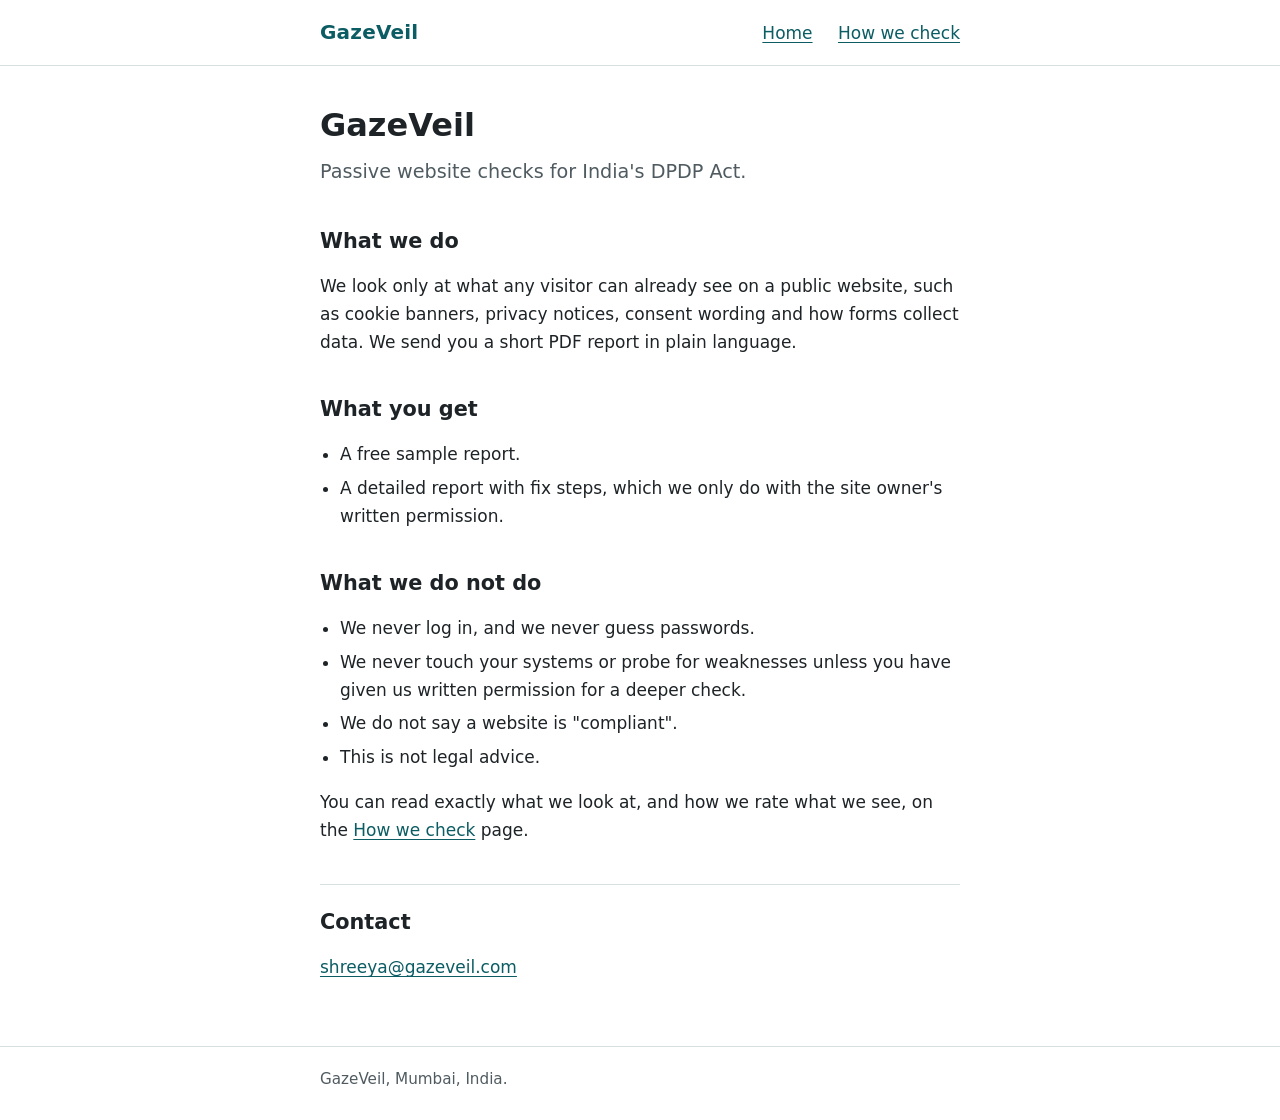
==== index.html @ f998fde3 "GazeVeil website Co-Authored-By: Claude Sonnet 5.5 <noreply@anthropic.com>" ====
<!doctype html>
<html lang="en">
<head>
<meta charset="utf-8">
<meta name="viewport" content="width=device-width, initial-scale=1">
<title>GazeVeil: passive website checks for India's DPDP Act</title>
<meta name="description" content="GazeVeil looks only at what any visitor can already see on a public website, such as cookie banners, privacy notices and consent wording, and sends a short plain-language PDF report.">
<link rel="stylesheet" href="style.css">
</head>
<body>
<header>
  <div class="wrap">
    <a class="brand" href="./">GazeVeil</a>
    <nav aria-label="Main">
      <a href="./">Home</a>
      <a href="method/">How we check</a>
    </nav>
  </div>
</header>
<main class="wrap">
  <h1>GazeVeil</h1>
  <p class="tagline">Passive website checks for India's DPDP Act.</p>

  <h2>What we do</h2>
  <p>We look only at what any visitor can already see on a public website, such as cookie banners, privacy notices, consent wording and how forms collect data. We send you a short PDF report in plain language.</p>

  <h2>What you get</h2>
  <ul>
    <li>A free sample report.</li>
    <li>A detailed report with fix steps, which we only do with the site owner's written permission.</li>
  </ul>

  <h2>What we do not do</h2>
  <ul>
    <li>We never log in, and we never guess passwords.</li>
    <li>We never touch your systems or probe for weaknesses unless you have given us written permission for a deeper check.</li>
    <li>We do not say a website is "compliant".</li>
    <li>This is not legal advice.</li>
  </ul>
  <p>You can read exactly what we look at, and how we rate what we see, on the <a href="method/">How we check</a> page.</p>

  <div class="contact">
    <h2 style="margin-top:0">Contact</h2>
    <p><a href="mailto:shreeya@gazeveil.com">shreeya@gazeveil.com</a></p>
  </div>
</main>
<footer>
  <div class="wrap">
    <p>GazeVeil, Mumbai, India.</p>
  </div>
</footer>
</body>
</html>
---- style.css ----
:root {
  --bg: #ffffff;
  --fg: #1d2326;
  --muted: #4f5b60;
  --rule: #d8dfe1;
  --tint: #f1f6f6;
  --accent: #0b5c63;
}
@media (prefers-color-scheme: dark) {
  :root {
    --bg: #121719;
    --fg: #e6ecee;
    --muted: #a3b1b6;
    --rule: #2c3a3e;
    --tint: #1a2326;
    --accent: #5cc4cc;
  }
}
* { box-sizing: border-box; }
html { -webkit-text-size-adjust: 100%; }
body {
  margin: 0;
  background: var(--bg);
  color: var(--fg);
  font: 1.0625rem/1.65 system-ui, -apple-system, "Segoe UI", Roboto, "Helvetica Neue", Arial, sans-serif;
}
.wrap { max-width: 42rem; margin: 0 auto; padding-left: 1rem; padding-right: 1rem; }
header { border-bottom: 1px solid var(--rule); }
header .wrap { display: flex; flex-wrap: wrap; align-items: baseline; justify-content: space-between; gap: .5rem 1.5rem; padding-top: 1rem; padding-bottom: 1rem; }
.brand { font-weight: 700; font-size: 1.25rem; letter-spacing: .01em; color: var(--accent); text-decoration: none; }
nav a { margin-left: 1.25rem; }
nav a:first-child { margin-left: 0; }
main { padding-top: 2.5rem; padding-bottom: 3rem; }
h1 { font-size: 2rem; line-height: 1.2; margin: 0 0 .75rem; }
h2 { font-size: 1.3rem; line-height: 1.3; margin: 2.5rem 0 .5rem; }
h3 { font-size: 1.1rem; margin: 1.75rem 0 .25rem; }
p, li { max-width: 40rem; }
ul { padding-left: 1.25rem; }
li { margin: .35rem 0; }
.tagline { font-size: 1.2rem; color: var(--muted); margin: 0 0 1rem; }
a { color: var(--accent); text-underline-offset: .15em; }
a:focus-visible { outline: 3px solid var(--accent); outline-offset: 2px; }
.note { background: var(--tint); border-left: 4px solid var(--accent); padding: .75rem 1rem; margin: 1.5rem 0; }
.note p { margin: 0; }
.contact { margin-top: 2.5rem; padding-top: 1.5rem; border-top: 1px solid var(--rule); }
footer { border-top: 1px solid var(--rule); color: var(--muted); font-size: .95rem; }
footer .wrap { padding-top: 1.25rem; padding-bottom: 1.5rem; }
footer p { margin: 0 0 .25rem; }
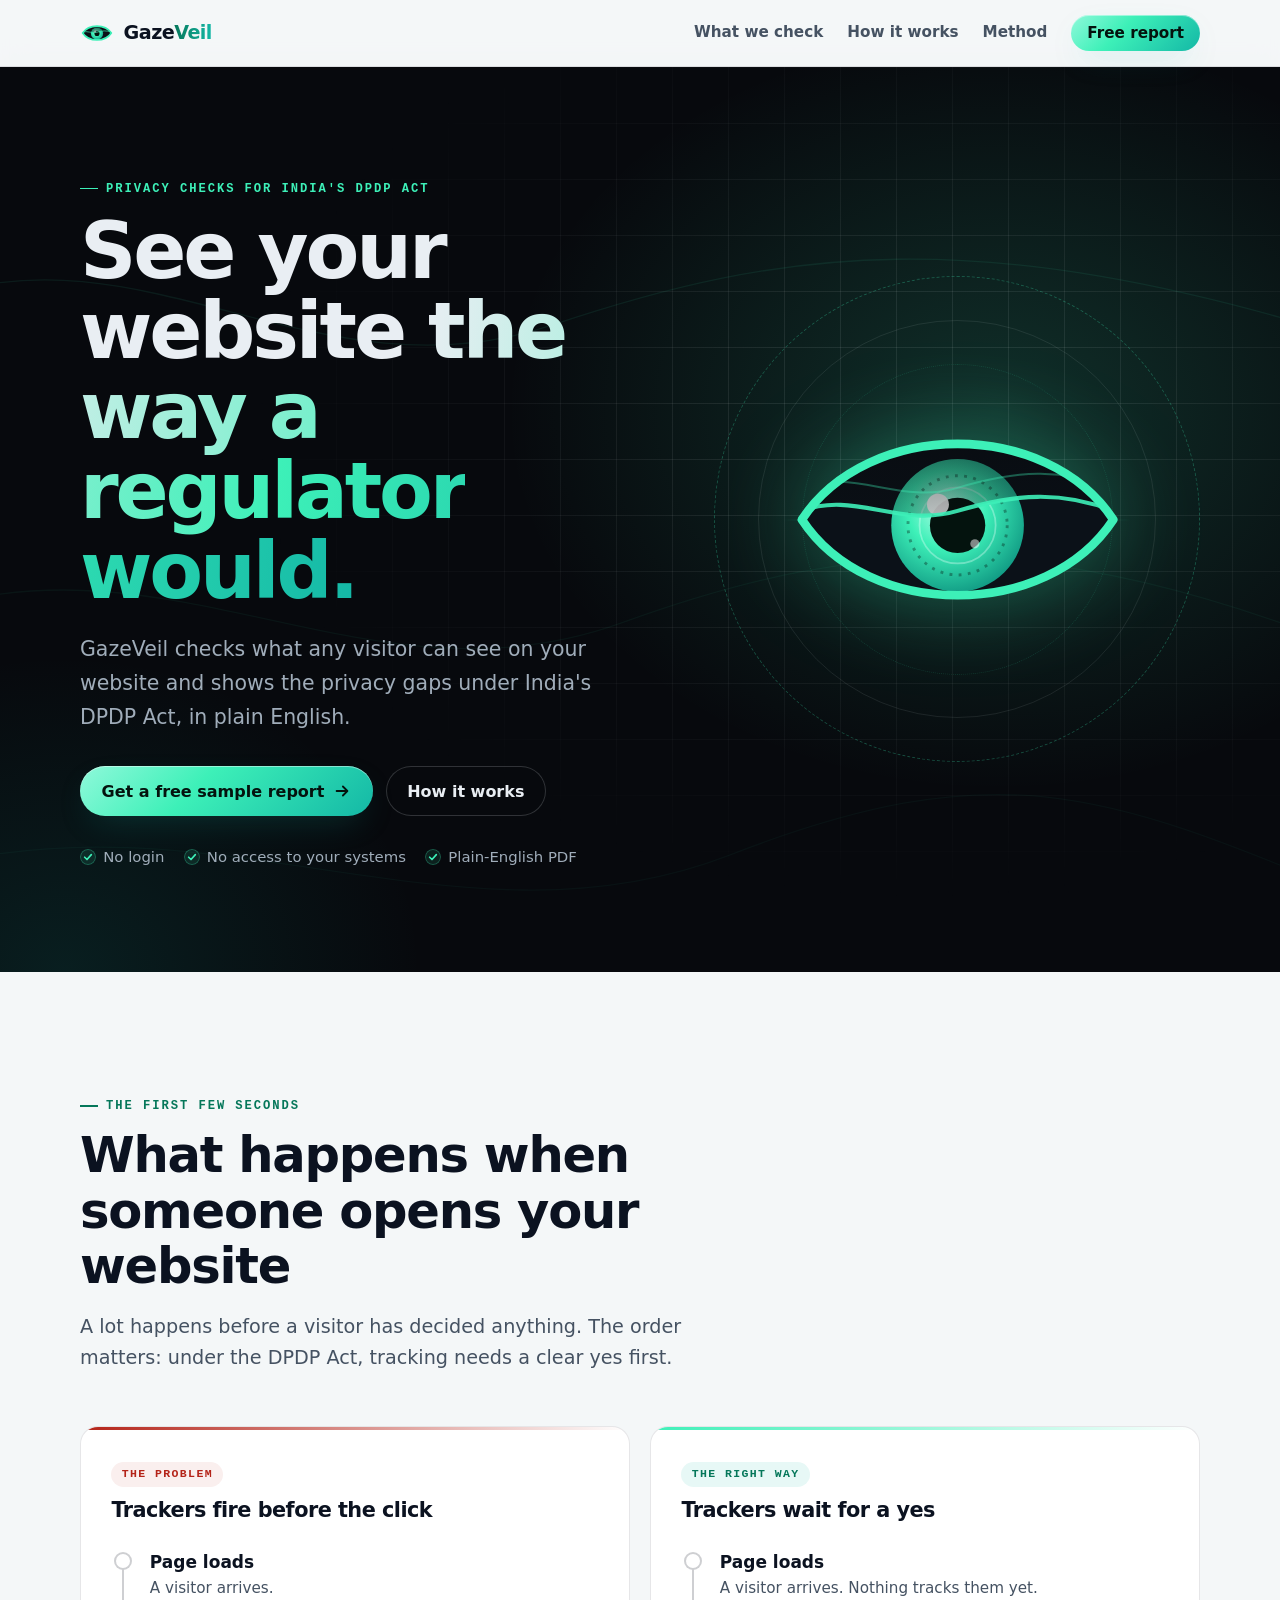
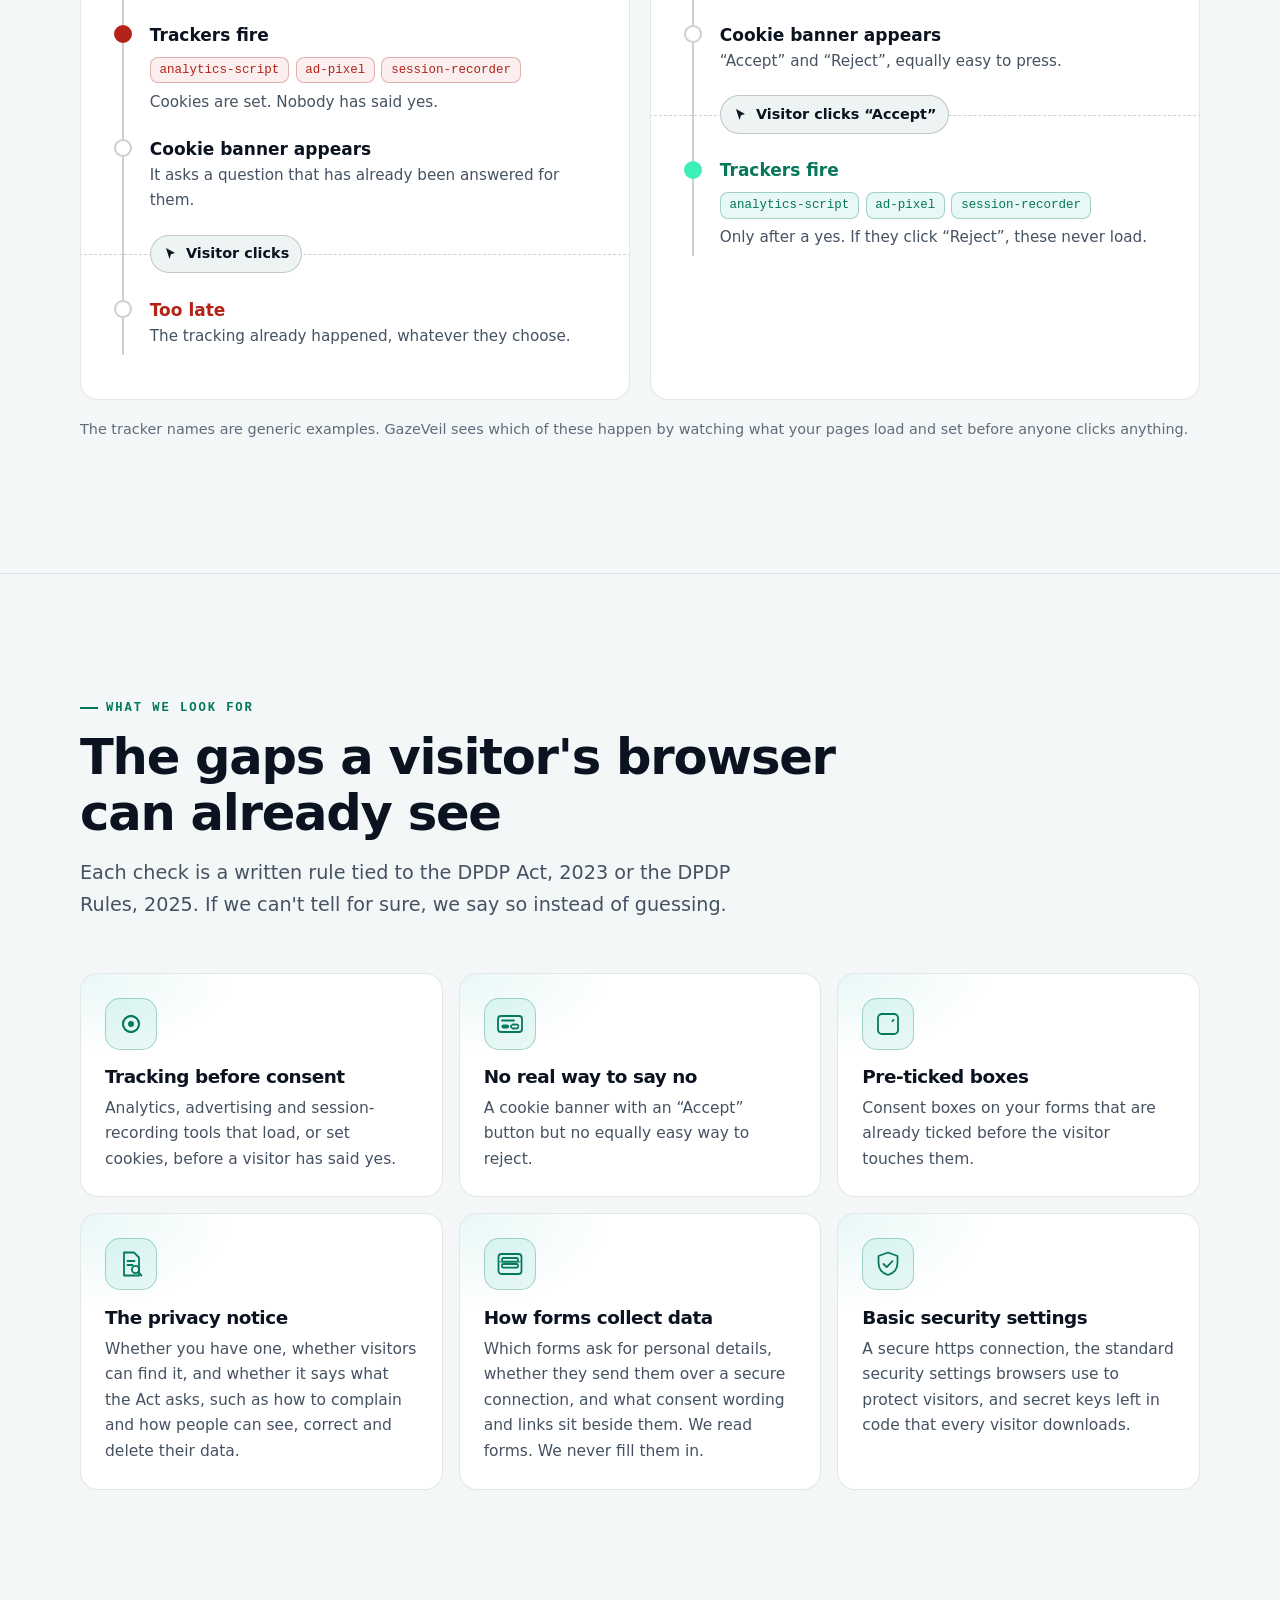
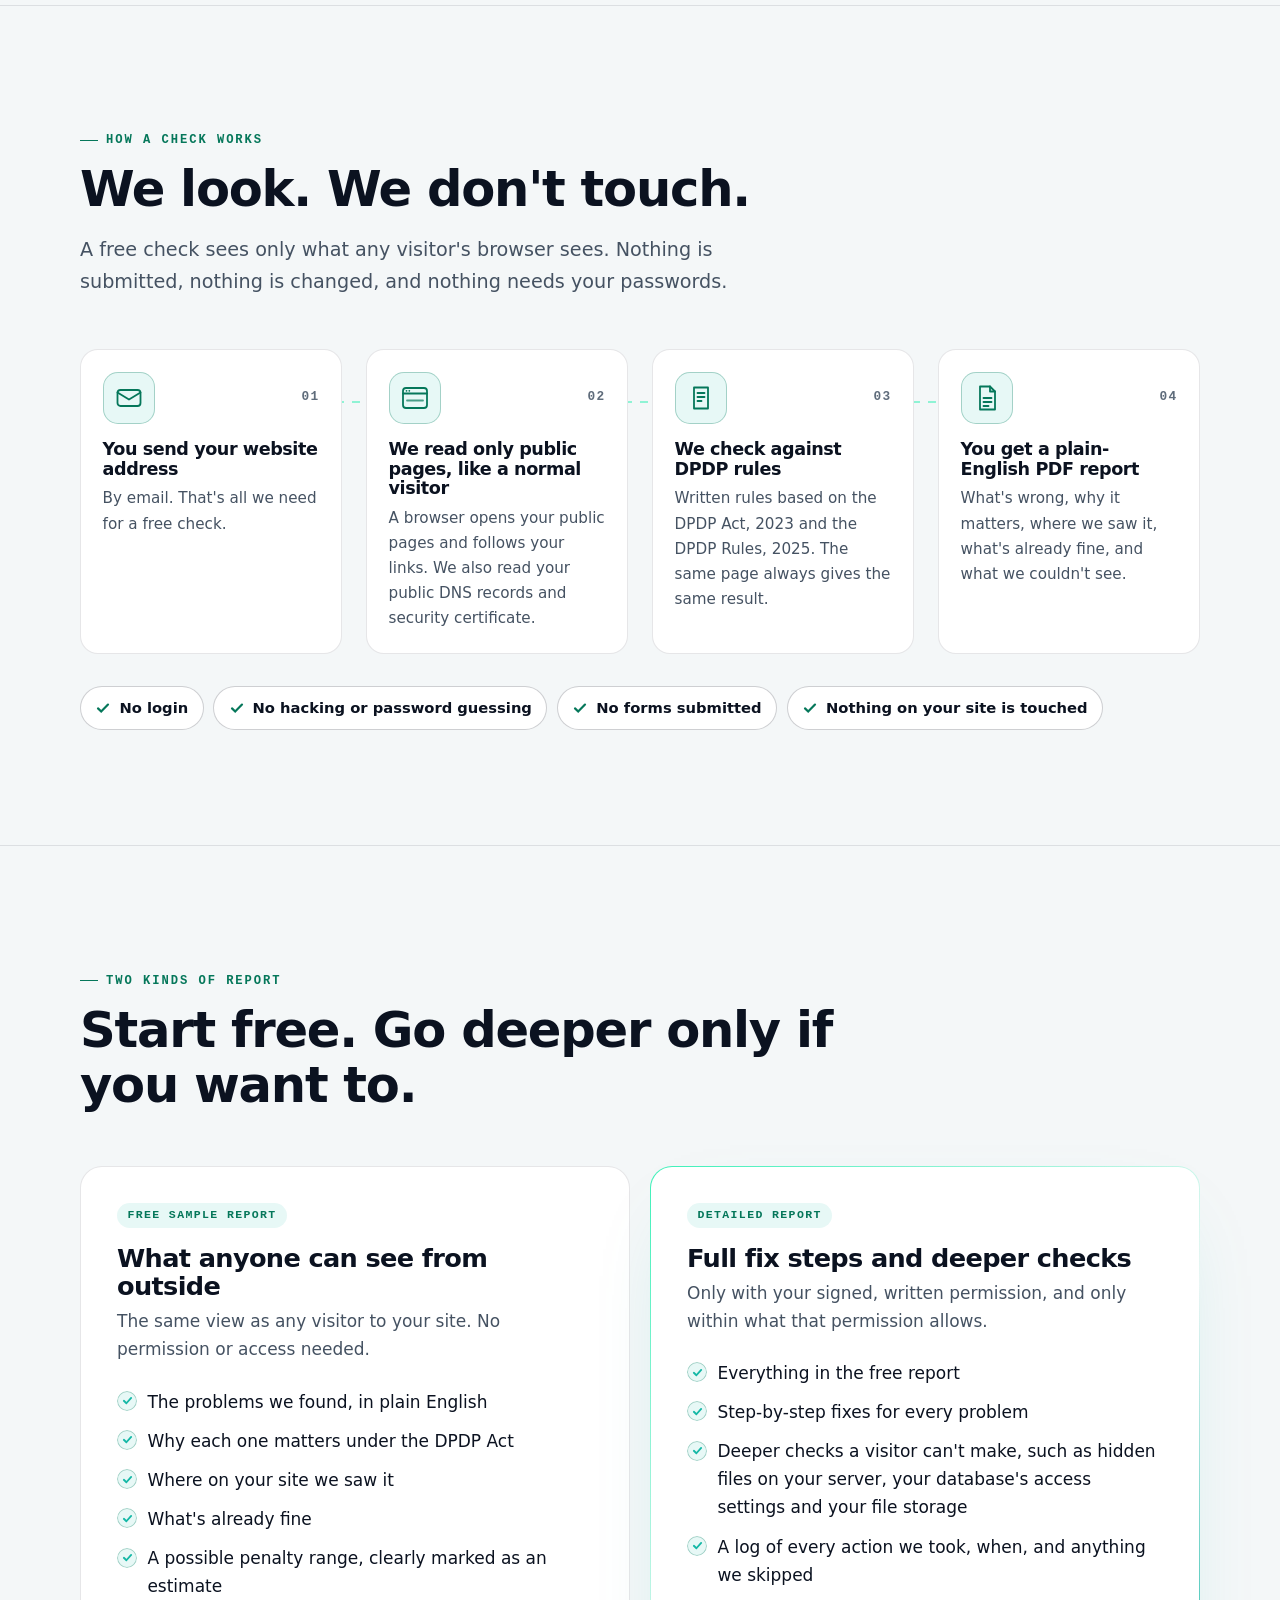
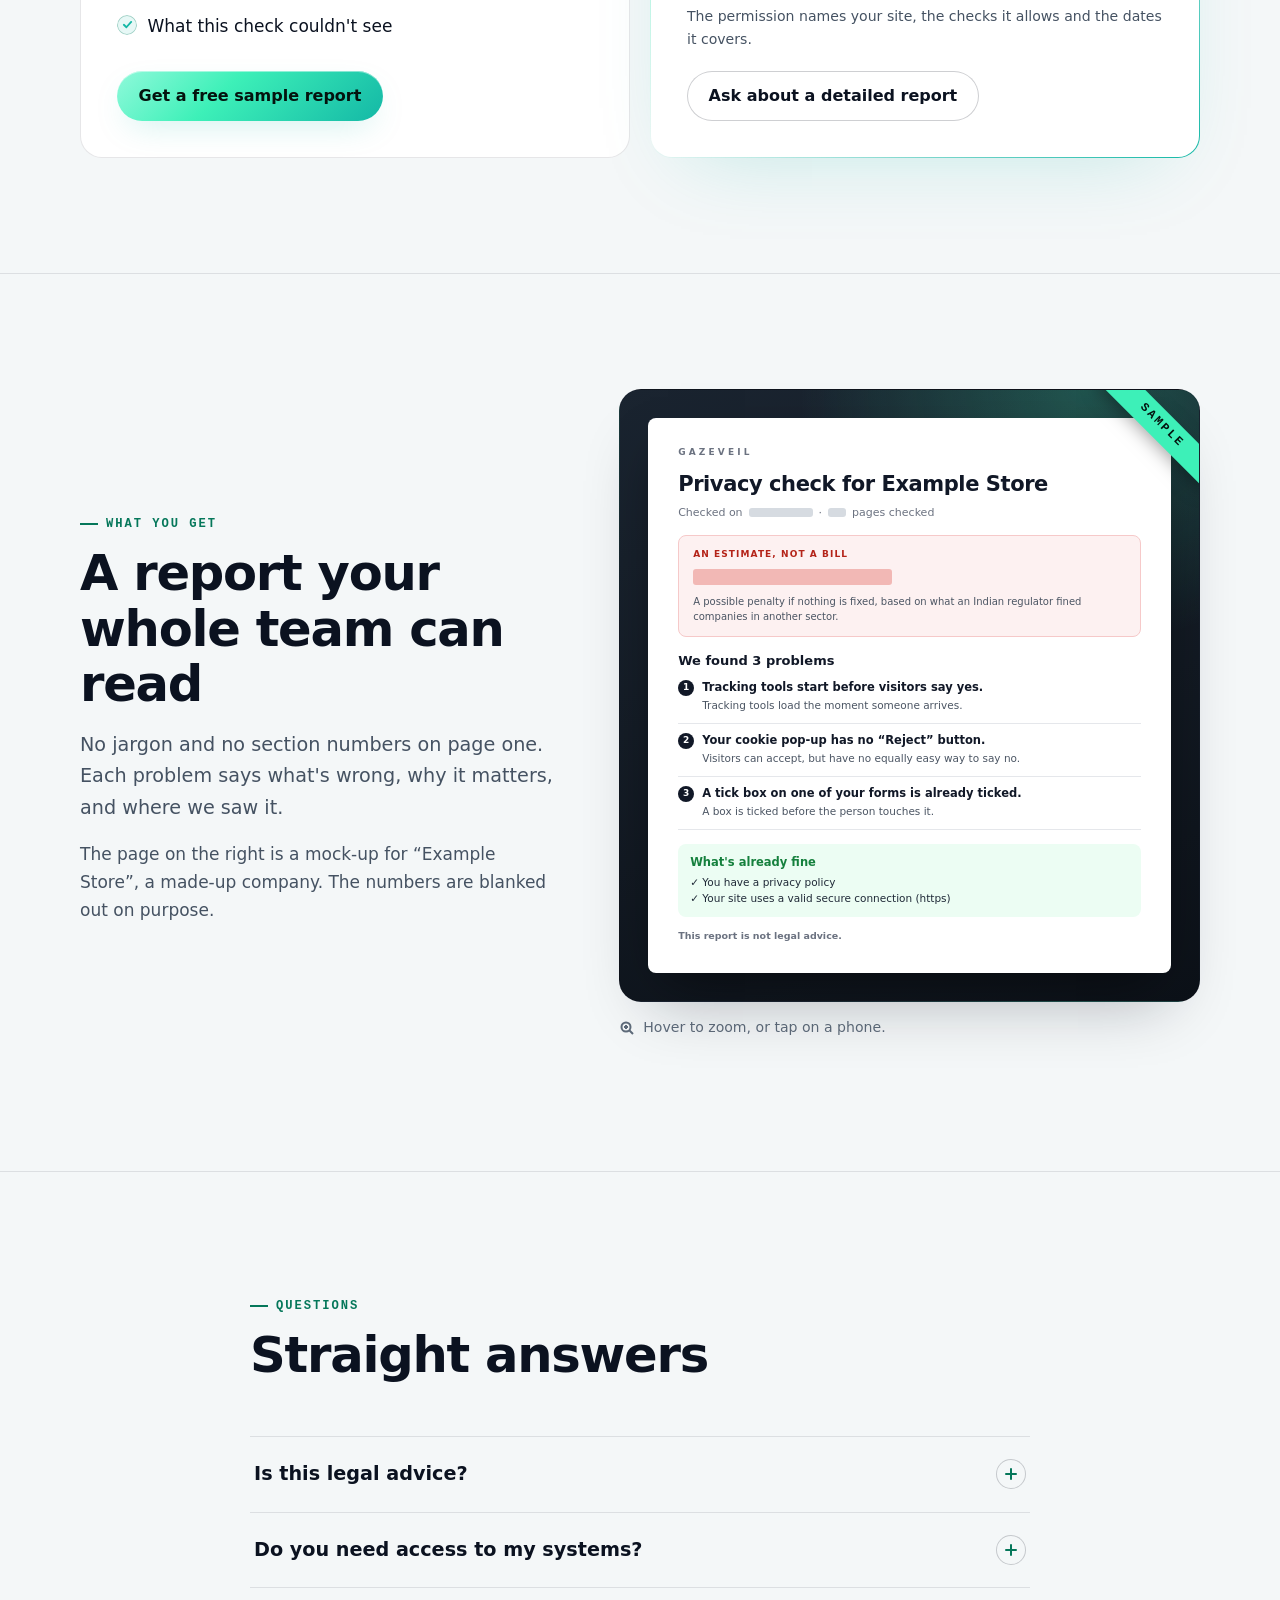
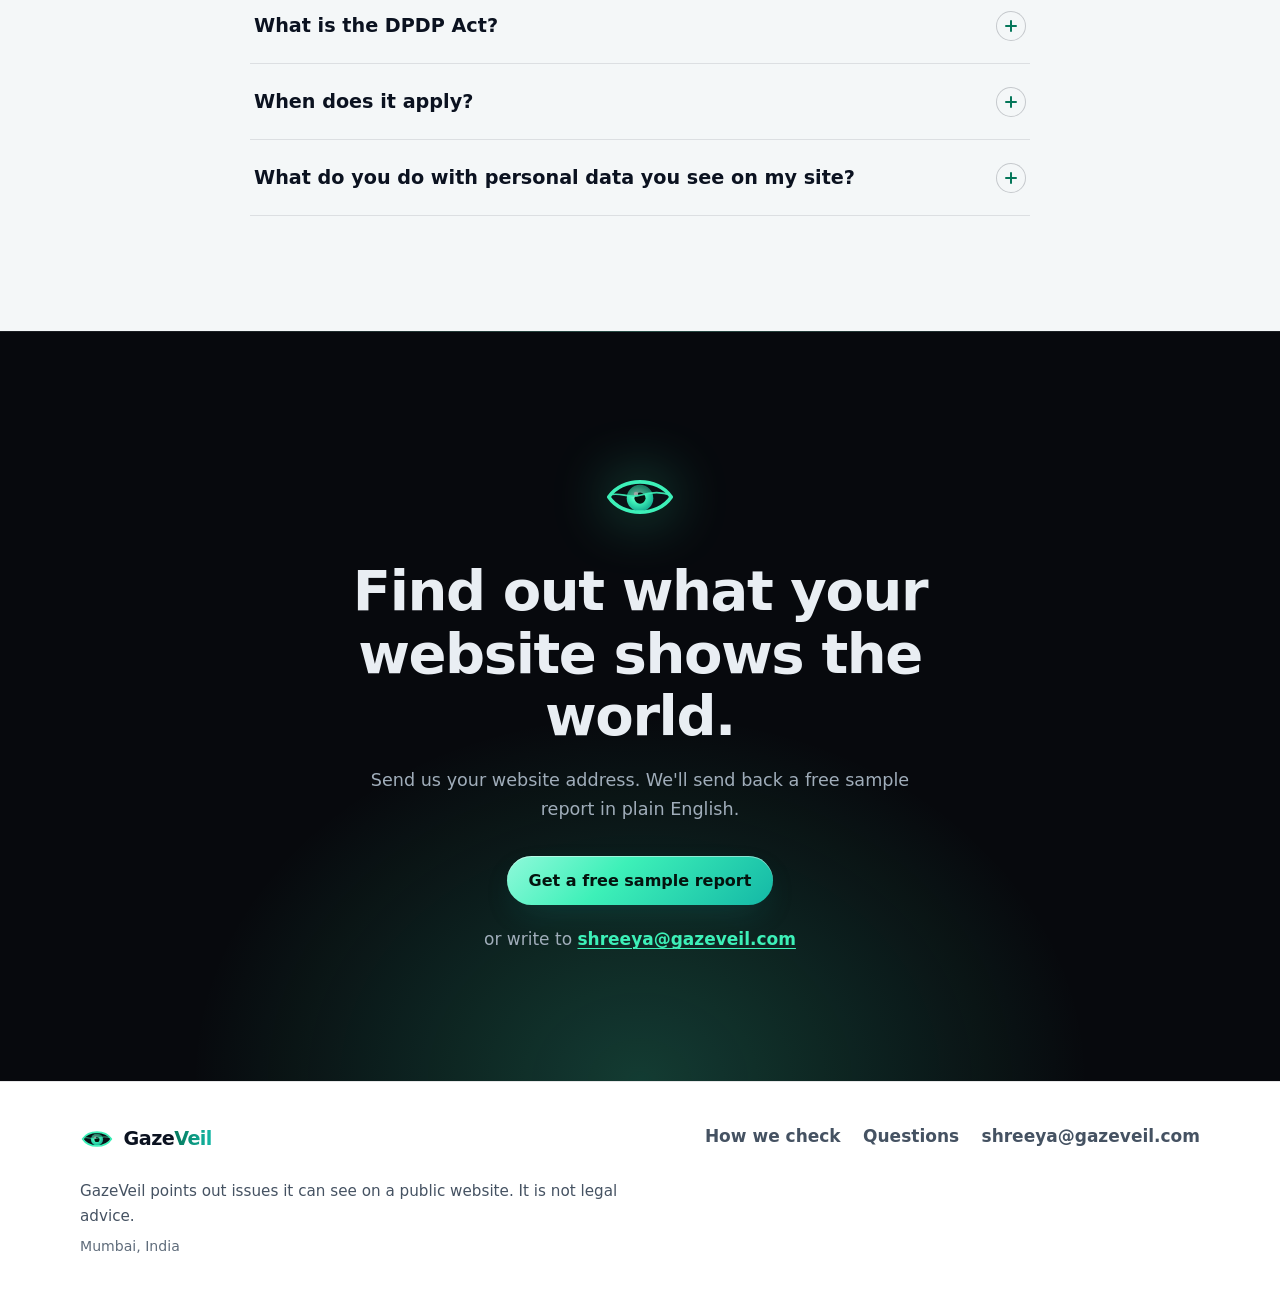
==== commit e717aa70: "Redesign the GazeVeil site: dark brand, eye logo, motion, method page - New design system in style.c" ====
--- a/index.html
+++ b/index.html
@@ -1,52 +1,421 @@
 <!doctype html>
-<html lang="en">
+<html lang="en-IN">
 <head>
 <meta charset="utf-8">
 <meta name="viewport" content="width=device-width, initial-scale=1">
-<title>GazeVeil: passive website checks for India's DPDP Act</title>
-<meta name="description" content="GazeVeil looks only at what any visitor can already see on a public website, such as cookie banners, privacy notices and consent wording, and sends a short plain-language PDF report.">
+<title>GazeVeil: privacy checks for websites under India's DPDP Act</title>
+<meta name="description" content="GazeVeil checks what any visitor can see on your website and shows the privacy gaps under India's DPDP Act, in plain English. Free sample report.">
+<meta name="theme-color" content="#07090d">
+<link rel="canonical" href="https://gazeveil.com/">
+<link rel="icon" href="favicon.svg" type="image/svg+xml">
+<meta property="og:type" content="website">
+<meta property="og:site_name" content="GazeVeil">
+<meta property="og:title" content="See your website the way a regulator would.">
+<meta property="og:description" content="Privacy checks for websites under India's DPDP Act, in plain English.">
+<meta property="og:url" content="https://gazeveil.com/">
+<meta property="og:image" content="https://gazeveil.com/assets/og-1200x630.png">
+<meta property="og:image:alt" content="The GazeVeil eye logo beside the line: Privacy checks for websites under India's DPDP Act.">
+<meta name="twitter:card" content="summary_large_image">
 <link rel="stylesheet" href="style.css">
+<script>document.documentElement.classList.add('js')</script>
+<script src="assets/site.js" defer></script>
 </head>
 <body>
-<header>
-  <div class="wrap">
-    <a class="brand" href="./">GazeVeil</a>
-    <nav aria-label="Main">
-      <a href="./">Home</a>
-      <a href="method/">How we check</a>
+<a class="skip" href="#main">Skip to content</a>
+
+<header class="site-header">
+  <div class="wrap">
+    <a class="brand" href="./" aria-label="GazeVeil home">
+      <img src="assets/logo-mark.svg" alt="" width="34" height="34">
+      <span>Gaze<span class="veil">Veil</span></span>
+    </a>
+    <nav class="nav" aria-label="Main">
+      <a class="hide-sm" href="#checks">What we check</a>
+      <a class="hide-sm" href="#how">How it works</a>
+      <a href="method/">Method</a>
+      <a class="btn btn-sm" href="mailto:shreeya@gazeveil.com?subject=Free%20sample%20report%20request&amp;body=Hi%20Shreeya%2C%0A%0APlease%20send%20a%20free%20sample%20report%20for%20this%20website%3A%20">Free report</a>
     </nav>
   </div>
 </header>
-<main class="wrap">
-  <h1>GazeVeil</h1>
-  <p class="tagline">Passive website checks for India's DPDP Act.</p>
-
-  <h2>What we do</h2>
-  <p>We look only at what any visitor can already see on a public website, such as cookie banners, privacy notices, consent wording and how forms collect data. We send you a short PDF report in plain language.</p>
-
-  <h2>What you get</h2>
-  <ul>
-    <li>A free sample report.</li>
-    <li>A detailed report with fix steps, which we only do with the site owner's written permission.</li>
-  </ul>
-
-  <h2>What we do not do</h2>
-  <ul>
-    <li>We never log in, and we never guess passwords.</li>
-    <li>We never touch your systems or probe for weaknesses unless you have given us written permission for a deeper check.</li>
-    <li>We do not say a website is "compliant".</li>
-    <li>This is not legal advice.</li>
-  </ul>
-  <p>You can read exactly what we look at, and how we rate what we see, on the <a href="method/">How we check</a> page.</p>
-
-  <div class="contact">
-    <h2 style="margin-top:0">Contact</h2>
-    <p><a href="mailto:shreeya@gazeveil.com">shreeya@gazeveil.com</a></p>
-  </div>
+
+<main id="main">
+
+<!-- 1. Hero ------------------------------------------------------------------>
+<section class="hero dark" aria-labelledby="hero-title">
+  <svg class="veil-lines" viewBox="0 0 1440 700" preserveAspectRatio="none" aria-hidden="true" focusable="false">
+    <path d="M-80 180C160 120 360 260 620 200S1100 120 1520 210"/>
+    <path d="M-80 420C200 360 420 500 700 430S1180 360 1520 450"/>
+    <path d="M-80 620C240 560 520 690 820 610S1240 560 1520 640"/>
+  </svg>
+  <div class="wrap hero-grid">
+    <div>
+      <p class="eyebrow">Privacy checks for India's DPDP Act</p>
+      <h1 id="hero-title">See your website <span class="grad-text">the way a regulator would.</span></h1>
+      <p class="sub">GazeVeil checks what any visitor can see on your website and shows the privacy gaps under India's DPDP Act, in plain English.</p>
+      <div class="hero-actions">
+        <a class="btn" href="mailto:shreeya@gazeveil.com?subject=Free%20sample%20report%20request&amp;body=Hi%20Shreeya%2C%0A%0APlease%20send%20a%20free%20sample%20report%20for%20this%20website%3A%20">
+          Get a free sample report
+          <svg viewBox="0 0 20 20" aria-hidden="true" focusable="false"><path d="M4 10h11M11 5l5 5-5 5" fill="none" stroke="currentColor" stroke-width="2" stroke-linecap="round" stroke-linejoin="round"/></svg>
+        </a>
+        <a class="btn btn-ghost" href="#how">How it works</a>
+      </div>
+      <ul class="promises" aria-label="What a free check involves">
+        <li>No login</li>
+        <li>No access to your systems</li>
+        <li>Plain-English PDF</li>
+      </ul>
+    </div>
+
+    <div class="hero-art" aria-hidden="true">
+      <span class="ring"></span><span class="ring r2"></span><span class="ring r3"></span>
+      <span class="scan"></span>
+      <svg class="eye" data-eye viewBox="0 0 64 64" focusable="false">
+        <defs>
+          <radialGradient id="h-iris" cx="42%" cy="38%" r="70%">
+            <stop offset="0" stop-color="#b9fde9"/>
+            <stop offset=".42" stop-color="#3df0b8"/>
+            <stop offset="1" stop-color="#0b8f7d"/>
+          </radialGradient>
+          <linearGradient id="h-veil" x1="0" y1="0" x2="0" y2="1">
+            <stop offset="0" stop-color="#07090d" stop-opacity=".97"/>
+            <stop offset="1" stop-color="#07090d" stop-opacity=".25"/>
+          </linearGradient>
+          <clipPath id="h-eye"><path d="M5 32C16.5 14.5 47.5 14.5 59 32 47.5 49.5 16.5 49.5 5 32Z"/></clipPath>
+        </defs>
+        <g clip-path="url(#h-eye)">
+          <rect width="64" height="64" fill="#0b1118"/>
+          <g data-pupil>
+            <circle cx="32" cy="33" r="11.5" fill="url(#h-iris)"/>
+            <circle cx="32" cy="33" r="8.6" fill="none" stroke="#04130e" stroke-opacity=".35" stroke-width=".5" stroke-dasharray=".5 1.1"/>
+            <circle cx="32" cy="33" r="6.6" fill="none" stroke="#e9fff8" stroke-opacity=".35" stroke-width=".3"/>
+            <circle cx="32" cy="33" r="4.8" fill="#04130e"/>
+            <circle cx="28.6" cy="29.4" r="1.9" fill="#fff" fill-opacity=".92"/>
+            <circle cx="35" cy="36.2" r=".8" fill="#fff" fill-opacity=".5"/>
+          </g>
+          <g class="veil-edge">
+            <path d="M0 0H64V30.5H59C50 27 42 27.5 32 30.5C22 33.5 14 27 5 30.5H0Z" fill="url(#h-veil)"/>
+            <path d="M5 30.5C14 27 22 33.5 32 30.5S50 27 59 30.5" fill="none" stroke="#3df0b8" stroke-width=".7" stroke-opacity=".9"/>
+            <path d="M5 26.5C14 23 22 29.5 32 26.5S50 23 59 26.5" fill="none" stroke="#3df0b8" stroke-width=".35" stroke-opacity=".35"/>
+          </g>
+          <rect class="lid" x="0" y="14" width="64" height="36" fill="#0b1118"/>
+        </g>
+        <path d="M5 32C16.5 14.5 47.5 14.5 59 32 47.5 49.5 16.5 49.5 5 32Z" fill="none" stroke="#3df0b8" stroke-width="1.5" stroke-linejoin="round"/>
+      </svg>
+    </div>
+  </div>
+</section>
+
+<!-- 2. Timeline -------------------------------------------------------------->
+<section class="section" id="timeline" aria-labelledby="timeline-title">
+  <div class="wrap">
+    <div class="section-head" data-reveal>
+      <p class="eyebrow">The first few seconds</p>
+      <h2 id="timeline-title">What happens when someone opens your website</h2>
+      <p class="lede">A lot happens before a visitor has decided anything. The order matters: under the DPDP Act, tracking needs a clear yes first.</p>
+    </div>
+
+    <div class="lanes" data-reveal>
+      <article class="lane lane-bad" aria-labelledby="lane-bad-title">
+        <span class="tag tag-bad">The problem</span>
+        <h3 id="lane-bad-title">Trackers fire before the click</h3>
+        <ol class="tl">
+          <li class="ev" style="--i:0"><span class="dot"></span><strong>Page loads</strong><span class="sub">A visitor arrives.</span></li>
+          <li class="ev ev-fire" style="--i:1"><span class="dot"></span><strong>Trackers fire</strong>
+            <span class="chips"><span class="chip">analytics-script</span><span class="chip">ad-pixel</span><span class="chip">session-recorder</span></span>
+            <span class="sub">Cookies are set. Nobody has said yes.</span></li>
+          <li class="ev" style="--i:2"><span class="dot"></span><strong>Cookie banner appears</strong><span class="sub">It asks a question that has already been answered for them.</span></li>
+          <li class="consent" style="--i:3"><span><svg viewBox="0 0 16 16" aria-hidden="true" focusable="false"><path d="M3 2l9 5-4 1.2L6.5 13z" fill="currentColor"/></svg>Visitor clicks</span></li>
+          <li class="ev ev-late" style="--i:4"><span class="dot"></span><strong>Too late</strong><span class="sub">The tracking already happened, whatever they choose.</span></li>
+        </ol>
+      </article>
+
+      <article class="lane lane-good" aria-labelledby="lane-good-title">
+        <span class="tag tag-good">The right way</span>
+        <h3 id="lane-good-title">Trackers wait for a yes</h3>
+        <ol class="tl">
+          <li class="ev" style="--i:0"><span class="dot"></span><strong>Page loads</strong><span class="sub">A visitor arrives. Nothing tracks them yet.</span></li>
+          <li class="ev" style="--i:1"><span class="dot"></span><strong>Cookie banner appears</strong><span class="sub">“Accept” and “Reject”, equally easy to press.</span></li>
+          <li class="consent" style="--i:2"><span><svg viewBox="0 0 16 16" aria-hidden="true" focusable="false"><path d="M3 2l9 5-4 1.2L6.5 13z" fill="currentColor"/></svg>Visitor clicks “Accept”</span></li>
+          <li class="ev ev-fire ev-ok" style="--i:3"><span class="dot"></span><strong>Trackers fire</strong>
+            <span class="chips"><span class="chip">analytics-script</span><span class="chip">ad-pixel</span><span class="chip">session-recorder</span></span>
+            <span class="sub">Only after a yes. If they click “Reject”, these never load.</span></li>
+        </ol>
+      </article>
+    </div>
+    <p class="caption">The tracker names are generic examples. GazeVeil sees which of these happen by watching what your pages load and set before anyone clicks anything.</p>
+  </div>
+</section>
+
+<!-- 3. What we look for ------------------------------------------------------>
+<section class="section" id="checks" aria-labelledby="checks-title">
+  <div class="wrap">
+    <div class="section-head" data-reveal>
+      <p class="eyebrow">What we look for</p>
+      <h2 id="checks-title">The gaps a visitor's browser can already see</h2>
+      <p class="lede">Each check is a written rule tied to the DPDP Act, 2023 or the DPDP Rules, 2025. If we can't tell for sure, we say so instead of guessing.</p>
+    </div>
+
+    <div class="cards">
+      <article class="card" data-reveal>
+        <div class="icon"><svg viewBox="0 0 30 30" aria-hidden="true" focusable="false">
+          <circle class="fill" cx="15" cy="15" r="3"/>
+          <circle class="i-ripple" cx="15" cy="15" r="8"/>
+          <circle class="i-ripple d2" cx="15" cy="15" r="8"/>
+        </svg></div>
+        <h3>Tracking before consent</h3>
+        <p>Analytics, advertising and session-recording tools that load, or set cookies, before a visitor has said yes.</p>
+      </article>
+
+      <article class="card" data-reveal>
+        <div class="icon"><svg viewBox="0 0 30 30" aria-hidden="true" focusable="false">
+          <rect x="3" y="7" width="24" height="16" rx="3"/>
+          <rect class="fill" x="6.5" y="15.5" width="7.5" height="4" rx="2"/>
+          <rect class="i-blink" x="16" y="15.5" width="7.5" height="4" rx="2" stroke-dasharray="2 1.6"/>
+          <path d="M7 11.5h12"/>
+        </svg></div>
+        <h3>No real way to say no</h3>
+        <p>A cookie banner with an “Accept” button but no equally easy way to reject.</p>
+      </article>
+
+      <article class="card" data-reveal>
+        <div class="icon"><svg viewBox="0 0 30 30" aria-hidden="true" focusable="false">
+          <rect x="5" y="5" width="20" height="20" rx="4"/>
+          <path class="i-draw" d="M10 15.5l3.5 3.5L20.5 11"/>
+        </svg></div>
+        <h3>Pre-ticked boxes</h3>
+        <p>Consent boxes on your forms that are already ticked before the visitor touches them.</p>
+      </article>
+
+      <article class="card" data-reveal>
+        <div class="icon"><svg viewBox="0 0 30 30" aria-hidden="true" focusable="false">
+          <path d="M8 3.5h10l5 5v18H8z"/>
+          <path d="M11.5 12h7M11.5 16h5"/>
+          <g class="i-sweep"><circle cx="19.5" cy="20.5" r="3.6"/><path d="M22.2 23.2l3.3 3.3"/></g>
+        </svg></div>
+        <h3>The privacy notice</h3>
+        <p>Whether you have one, whether visitors can find it, and whether it says what the Act asks, such as how to complain and how people can see, correct and delete their data.</p>
+      </article>
+
+      <article class="card" data-reveal>
+        <div class="icon"><svg viewBox="0 0 30 30" aria-hidden="true" focusable="false">
+          <rect x="3.5" y="5" width="23" height="20" rx="3"/>
+          <rect x="7" y="9" width="16" height="3.6" rx="1.4"/>
+          <rect x="7" y="15" width="16" height="3.6" rx="1.4"/>
+          <path class="i-scan" d="M5 12.8h20" stroke-opacity=".6"/>
+        </svg></div>
+        <h3>How forms collect data</h3>
+        <p>Which forms ask for personal details, whether they send them over a secure connection, and what consent wording and links sit beside them. We read forms. We never fill them in.</p>
+      </article>
+
+      <article class="card" data-reveal>
+        <div class="icon"><svg viewBox="0 0 30 30" aria-hidden="true" focusable="false">
+          <path d="M15 3.5l9.5 3.5v7c0 6-4 10.3-9.5 12-5.5-1.7-9.5-6-9.5-12V7z"/>
+          <path class="i-bob" d="M10.5 15l3.2 3.2 5.8-6"/>
+        </svg></div>
+        <h3>Basic security settings</h3>
+        <p>A secure https connection, the standard security settings browsers use to protect visitors, and secret keys left in code that every visitor downloads.</p>
+      </article>
+    </div>
+  </div>
+</section>
+
+<!-- 4. How a check works ----------------------------------------------------->
+<section class="section" id="how" aria-labelledby="how-title">
+  <div class="wrap">
+    <div class="section-head" data-reveal>
+      <p class="eyebrow">How a check works</p>
+      <h2 id="how-title">We look. We don't touch.</h2>
+      <p class="lede">A free check sees only what any visitor's browser sees. Nothing is submitted, nothing is changed, and nothing needs your passwords.</p>
+    </div>
+
+    <ol class="flow">
+      <li class="step" data-reveal>
+        <div class="step-top">
+          <div class="icon"><svg viewBox="0 0 30 30" aria-hidden="true" focusable="false"><rect x="3.5" y="7" width="23" height="16" rx="3"/><path d="M3.5 9.5l11.5 7 11.5-7"/></svg></div>
+          <span class="num">01</span>
+        </div>
+        <h3>You send your website address</h3>
+        <p>By email. That's all we need for a free check.</p>
+      </li>
+      <li class="step" data-reveal>
+        <div class="step-top">
+          <div class="icon"><svg viewBox="0 0 30 30" aria-hidden="true" focusable="false"><rect x="3" y="5" width="24" height="20" rx="3"/><path d="M3 10.5h24"/><circle class="fill" cx="6.5" cy="7.8" r=".9"/><circle class="fill" cx="9.3" cy="7.8" r=".9"/><path class="i-scan" d="M7 17.5h16" stroke-opacity=".7"/></svg></div>
+          <span class="num">02</span>
+        </div>
+        <h3>We read only public pages, like a normal visitor</h3>
+        <p>A browser opens your public pages and follows your links. We also read your public DNS records and security certificate.</p>
+      </li>
+      <li class="step" data-reveal>
+        <div class="step-top">
+          <div class="icon"><svg viewBox="0 0 30 30" aria-hidden="true" focusable="false"><path d="M8 4.5h14v21H8z"/><path d="M11.5 10h7M11.5 14h7M11.5 18h4"/><path class="i-draw" d="M17 20l2 2 4-4.5"/></svg></div>
+          <span class="num">03</span>
+        </div>
+        <h3>We check against DPDP rules</h3>
+        <p>Written rules based on the DPDP Act, 2023 and the DPDP Rules, 2025. The same page always gives the same result.</p>
+      </li>
+      <li class="step" data-reveal>
+        <div class="step-top">
+          <div class="icon"><svg viewBox="0 0 30 30" aria-hidden="true" focusable="false"><path d="M8 3.5h10l5 5v18H8z"/><path d="M18 3.5v5h5"/><path class="i-bob" d="M11.5 15h8M11.5 19h8M11.5 23h5"/></svg></div>
+          <span class="num">04</span>
+        </div>
+        <h3>You get a plain-English PDF report</h3>
+        <p>What's wrong, why it matters, where we saw it, what's already fine, and what we couldn't see.</p>
+      </li>
+    </ol>
+
+    <ul class="badges" aria-label="What a free check never does">
+      <li><svg viewBox="0 0 16 16" aria-hidden="true" focusable="false"><path d="M3 8.4l3.2 3.1L13 4.6"/></svg>No login</li>
+      <li><svg viewBox="0 0 16 16" aria-hidden="true" focusable="false"><path d="M3 8.4l3.2 3.1L13 4.6"/></svg>No hacking or password guessing</li>
+      <li><svg viewBox="0 0 16 16" aria-hidden="true" focusable="false"><path d="M3 8.4l3.2 3.1L13 4.6"/></svg>No forms submitted</li>
+      <li><svg viewBox="0 0 16 16" aria-hidden="true" focusable="false"><path d="M3 8.4l3.2 3.1L13 4.6"/></svg>Nothing on your site is touched</li>
+    </ul>
+  </div>
+</section>
+
+<!-- 5. Free vs detailed ------------------------------------------------------>
+<section class="section" id="reports" aria-labelledby="reports-title">
+  <div class="wrap">
+    <div class="section-head" data-reveal>
+      <p class="eyebrow">Two kinds of report</p>
+      <h2 id="reports-title">Start free. Go deeper only if you want to.</h2>
+    </div>
+
+    <div class="compare">
+      <article class="plan" data-reveal>
+        <span class="tag tag-good">Free sample report</span>
+        <h3>What anyone can see from outside</h3>
+        <p>The same view as any visitor to your site. No permission or access needed.</p>
+        <ul class="ticks">
+          <li>The problems we found, in plain English</li>
+          <li>Why each one matters under the DPDP Act</li>
+          <li>Where on your site we saw it</li>
+          <li>What's already fine</li>
+          <li>A possible penalty range, clearly marked as an estimate</li>
+          <li>What this check couldn't see</li>
+        </ul>
+        <a class="btn" href="mailto:shreeya@gazeveil.com?subject=Free%20sample%20report%20request&amp;body=Hi%20Shreeya%2C%0A%0APlease%20send%20a%20free%20sample%20report%20for%20this%20website%3A%20">Get a free sample report</a>
+      </article>
+
+      <article class="plan plan-feature" data-reveal>
+        <span class="tag tag-good">Detailed report</span>
+        <h3>Full fix steps and deeper checks</h3>
+        <p>Only with your signed, written permission, and only within what that permission allows.</p>
+        <ul class="ticks">
+          <li>Everything in the free report</li>
+          <li>Step-by-step fixes for every problem</li>
+          <li>Deeper checks a visitor can't make, such as hidden files on your server, your database's access settings and your file storage</li>
+          <li>A log of every action we took, when, and anything we skipped</li>
+        </ul>
+        <p class="fineprint">The permission names your site, the checks it allows and the dates it covers.</p>
+        <a class="btn btn-ghost" href="mailto:shreeya@gazeveil.com?subject=Detailed%20report%20enquiry">Ask about a detailed report</a>
+      </article>
+    </div>
+  </div>
+</section>
+
+<!-- 6. Sample report preview -------------------------------------------------->
+<section class="section" id="sample" aria-labelledby="sample-title">
+  <div class="wrap sample">
+    <div data-reveal>
+      <p class="eyebrow">What you get</p>
+      <h2 id="sample-title" style="font-size:clamp(2rem,4.4vw,3.1rem)">A report your whole team can read</h2>
+      <p class="lede">No jargon and no section numbers on page one. Each problem says what's wrong, why it matters, and where we saw it.</p>
+      <p class="muted">The page on the right is a mock-up for “Example Store”, a made-up company. The numbers are blanked out on purpose.</p>
+    </div>
+
+    <div data-reveal>
+      <div class="zoom" data-zoom role="button" tabindex="0" aria-pressed="false"
+           aria-label="Sample report page for a made-up company, Example Store. Press to zoom in or out.">
+        <span class="ribbon" aria-hidden="true">SAMPLE</span>
+        <div class="sheet" aria-hidden="true">
+          <div class="s-brand">GAZEVEIL</div>
+          <p class="s-title">Privacy check for Example Store</p>
+          <div class="s-meta">Checked on <span class="redact" style="width:64px"></span> · <span class="redact" style="width:18px"></span> pages checked</div>
+          <div class="s-est">
+            <b>AN ESTIMATE, NOT A BILL</b>
+            <span class="redact" style="width:46%"></span>
+            <p>A possible penalty if nothing is fixed, based on what an Indian regulator fined companies in another sector.</p>
+          </div>
+          <h5>We found 3 problems</h5>
+          <ol>
+            <li><strong>Tracking tools start before visitors say yes.</strong><span>Tracking tools load the moment someone arrives.</span></li>
+            <li><strong>Your cookie pop-up has no “Reject” button.</strong><span>Visitors can accept, but have no equally easy way to say no.</span></li>
+            <li><strong>A tick box on one of your forms is already ticked.</strong><span>A box is ticked before the person touches it.</span></li>
+          </ol>
+          <div class="s-fine">
+            <b>What's already fine</b>
+            <span>✓ You have a privacy policy</span>
+            <span>✓ Your site uses a valid secure connection (https)</span>
+          </div>
+          <p class="s-legal">This report is not legal advice.</p>
+        </div>
+      </div>
+      <p class="zoom-hint"><svg viewBox="0 0 16 16" aria-hidden="true" focusable="false"><circle cx="7" cy="7" r="4.5"/><path d="M10.5 10.5 14 14M7 5v4M5 7h4"/></svg>Hover to zoom, or tap on a phone.</p>
+    </div>
+  </div>
+</section>
+
+<!-- 7. FAQ ------------------------------------------------------------------>
+<section class="section" id="faq" aria-labelledby="faq-title">
+  <div class="wrap narrow">
+    <div class="section-head" data-reveal>
+      <p class="eyebrow">Questions</p>
+      <h2 id="faq-title">Straight answers</h2>
+    </div>
+    <div class="faq" data-reveal>
+      <details>
+        <summary>Is this legal advice?<span class="pm" aria-hidden="true"></span></summary>
+        <div class="answer"><p>No. GazeVeil points out issues it can see on a public website. A report is a starting point for you, your developers and your lawyer, not a legal opinion.</p></div>
+      </details>
+      <details>
+        <summary>Do you need access to my systems?<span class="pm" aria-hidden="true"></span></summary>
+        <div class="answer"><p>Not for the free report. It uses only what any visitor to your website can see. Deeper checks, in the detailed report, happen only with your signed, written permission and only within what it allows.</p></div>
+      </details>
+      <details>
+        <summary>What is the DPDP Act?<span class="pm" aria-hidden="true"></span></summary>
+        <div class="answer"><p>The Digital Personal Data Protection Act, 2023 is India's law on how organisations handle people's personal data in digital form. It covers what you must tell people, when you need their consent, and how you must keep their data safe. The DPDP Rules, 2025 fill in the details.</p></div>
+      </details>
+      <details>
+        <summary>When does it apply?<span class="pm" aria-hidden="true"></span></summary>
+        <!-- CHECK DATE: the repo states only that penalties cannot start before 13 May 2027 (nazar/report/simple.py PENALTIES_BEGIN, nazar/estimation/calibration/penalty_bands.yaml). "Most duties apply from 2027" is not in the repo. -->
+        <div class="answer"><p>Penalties under the Act can't start before 13 May 2027. Most duties apply from 2027, so now is a good time to find and fix gaps.</p></div>
+      </details>
+      <details>
+        <summary>What do you do with personal data you see on my site?<span class="pm" aria-hidden="true"></span></summary>
+        <div class="answer"><p>We record only the type of data and how many we saw, never the data itself. It is thrown away the moment it is recognised.</p></div>
+      </details>
+    </div>
+  </div>
+</section>
+
+<!-- 8. Call to action ------------------------------------------------------->
+<section class="cta dark" id="contact" aria-labelledby="cta-title">
+  <div class="wrap">
+    <img class="mark" src="assets/logo-mark.svg" alt="" width="74" height="74">
+    <h2 id="cta-title">Find out what your website shows the world.</h2>
+    <p>Send us your website address. We'll send back a free sample report in plain English.</p>
+    <a class="btn" href="mailto:shreeya@gazeveil.com?subject=Free%20sample%20report%20request&amp;body=Hi%20Shreeya%2C%0A%0APlease%20send%20a%20free%20sample%20report%20for%20this%20website%3A%20">Get a free sample report</a>
+    <span class="mail">or write to <a href="mailto:shreeya@gazeveil.com">shreeya@gazeveil.com</a></span>
+  </div>
+</section>
+
 </main>
-<footer>
-  <div class="wrap">
-    <p>GazeVeil, Mumbai, India.</p>
+
+<footer class="site-footer">
+  <div class="wrap">
+    <div>
+      <a class="brand" href="./" aria-label="GazeVeil home">
+        <img src="assets/logo-mark.svg" alt="" width="34" height="34">
+        <span>Gaze<span class="veil">Veil</span></span>
+      </a>
+      <p class="legal">GazeVeil points out issues it can see on a public website. It is not legal advice.</p>
+      <p class="where">Mumbai, India</p>
+    </div>
+    <ul class="footer-links">
+      <li><a href="method/">How we check</a></li>
+      <li><a href="#faq">Questions</a></li>
+      <li><a href="mailto:shreeya@gazeveil.com">shreeya@gazeveil.com</a></li>
+    </ul>
   </div>
 </footer>
 </body>
--- a/style.css
+++ b/style.css
@@ -1,48 +1,610 @@
+/* GazeVeil: one stylesheet for every page. No web fonts, no external files. */
+
 :root {
-  --bg: #ffffff;
-  --fg: #1d2326;
-  --muted: #4f5b60;
-  --rule: #d8dfe1;
-  --tint: #f1f6f6;
-  --accent: #0b5c63;
-}
-@media (prefers-color-scheme: dark) {
+  --bg: #07090d;
+  --bg-2: #0b0f15;
+  --surface: #10161e;
+  --surface-2: #151d28;
+  --line: rgba(233, 238, 243, .09);
+  --line-2: rgba(233, 238, 243, .18);
+  --fg: #e9eef3;
+  --muted: #a0adba;
+  --faint: #7f8c9a;
+  --accent: #3df0b8;
+  --accent-2: #14b8a6;
+  --accent-text: #3df0b8;
+  --accent-soft: rgba(61, 240, 184, .1);
+  --accent-line: rgba(61, 240, 184, .28);
+  --on-accent: #04130e;
+  --warn: #ff8a7a;
+  --warn-soft: rgba(255, 138, 122, .12);
+  --warn-line: rgba(255, 138, 122, .35);
+  --glow: rgba(61, 240, 184, .3);
+  --header-bg: rgba(7, 9, 13, .74);
+  --shadow: 0 30px 80px -30px rgba(0, 0, 0, .75);
+  --radius: 18px;
+  --sans: ui-sans-serif, system-ui, -apple-system, "Segoe UI", Roboto, "Helvetica Neue", Arial, sans-serif;
+  --mono: ui-monospace, "SF Mono", SFMono-Regular, Menlo, Consolas, monospace;
+  color-scheme: dark;
+}
+
+@media (prefers-color-scheme: light) {
   :root {
-    --bg: #121719;
-    --fg: #e6ecee;
-    --muted: #a3b1b6;
-    --rule: #2c3a3e;
-    --tint: #1a2326;
-    --accent: #5cc4cc;
+    --bg: #f4f7f8;
+    --bg-2: #ffffff;
+    --surface: #ffffff;
+    --surface-2: #eef3f4;
+    --line: rgba(11, 18, 32, .1);
+    --line-2: rgba(11, 18, 32, .2);
+    --fg: #0b1220;
+    --muted: #455262;
+    --faint: #5f6c7b;
+    --accent-text: #05775a;
+    --accent-soft: rgba(20, 184, 166, .1);
+    --accent-line: rgba(5, 119, 90, .3);
+    --warn: #b42318;
+    --warn-soft: rgba(180, 35, 24, .07);
+    --warn-line: rgba(180, 35, 24, .3);
+    --glow: rgba(20, 184, 166, .25);
+    --header-bg: rgba(244, 247, 248, .82);
+    --shadow: 0 30px 60px -32px rgba(11, 18, 32, .3);
+    color-scheme: light;
   }
 }
-* { box-sizing: border-box; }
-html { -webkit-text-size-adjust: 100%; }
+
+/* The hero and the closing band stay dark in both themes: that is the brand. */
+.dark {
+  --bg: #07090d;
+  --surface: #10161e;
+  --line: rgba(233, 238, 243, .09);
+  --line-2: rgba(233, 238, 243, .18);
+  --fg: #e9eef3;
+  --muted: #a0adba;
+  --faint: #7f8c9a;
+  --accent-text: #3df0b8;
+  --accent-soft: rgba(61, 240, 184, .1);
+  --accent-line: rgba(61, 240, 184, .28);
+  color: var(--fg);
+  background-color: var(--bg);
+  color-scheme: dark;
+}
+
+/* ---- base ---------------------------------------------------------------- */
+
+*, *::before, *::after { box-sizing: border-box; }
+html { -webkit-text-size-adjust: 100%; scroll-behavior: smooth; scroll-padding-top: 80px; }
 body {
   margin: 0;
   background: var(--bg);
   color: var(--fg);
-  font: 1.0625rem/1.65 system-ui, -apple-system, "Segoe UI", Roboto, "Helvetica Neue", Arial, sans-serif;
-}
-.wrap { max-width: 42rem; margin: 0 auto; padding-left: 1rem; padding-right: 1rem; }
-header { border-bottom: 1px solid var(--rule); }
-header .wrap { display: flex; flex-wrap: wrap; align-items: baseline; justify-content: space-between; gap: .5rem 1.5rem; padding-top: 1rem; padding-bottom: 1rem; }
-.brand { font-weight: 700; font-size: 1.25rem; letter-spacing: .01em; color: var(--accent); text-decoration: none; }
-nav a { margin-left: 1.25rem; }
-nav a:first-child { margin-left: 0; }
-main { padding-top: 2.5rem; padding-bottom: 3rem; }
-h1 { font-size: 2rem; line-height: 1.2; margin: 0 0 .75rem; }
-h2 { font-size: 1.3rem; line-height: 1.3; margin: 2.5rem 0 .5rem; }
-h3 { font-size: 1.1rem; margin: 1.75rem 0 .25rem; }
-p, li { max-width: 40rem; }
-ul { padding-left: 1.25rem; }
-li { margin: .35rem 0; }
-.tagline { font-size: 1.2rem; color: var(--muted); margin: 0 0 1rem; }
-a { color: var(--accent); text-underline-offset: .15em; }
-a:focus-visible { outline: 3px solid var(--accent); outline-offset: 2px; }
-.note { background: var(--tint); border-left: 4px solid var(--accent); padding: .75rem 1rem; margin: 1.5rem 0; }
+  font: 400 1.0625rem/1.65 var(--sans);
+  -webkit-font-smoothing: antialiased;
+  text-rendering: optimizeLegibility;
+}
+img, svg { display: block; max-width: 100%; }
+a { color: var(--accent-text); text-decoration-thickness: 1px; text-underline-offset: .18em; }
+a:hover { text-decoration-thickness: 2px; }
+:focus-visible { outline: 3px solid var(--accent); outline-offset: 3px; border-radius: 6px; }
+h1, h2, h3, h4 { margin: 0; line-height: 1.12; letter-spacing: -.025em; font-weight: 750; }
+p { margin: 0 0 1rem; }
+ul, ol { margin: 0; }
+
+.wrap { width: 100%; max-width: 1160px; margin: 0 auto; padding-left: 20px; padding-right: 20px; }
+.narrow { max-width: 820px; }
+
+.skip {
+  position: absolute; left: 12px; top: -60px; z-index: 100;
+  background: var(--accent); color: var(--on-accent); padding: .6rem 1rem; border-radius: 10px; font-weight: 700;
+}
+.skip:focus { top: 12px; }
+
+.visually-hidden {
+  position: absolute !important; width: 1px; height: 1px; padding: 0; margin: -1px;
+  overflow: hidden; clip: rect(0 0 0 0); white-space: nowrap; border: 0;
+}
+
+/* ---- header ------------------------------------------------------------- */
+
+.site-header {
+  position: sticky; top: 0; z-index: 50;
+  background: var(--header-bg);
+  backdrop-filter: saturate(160%) blur(14px);
+  -webkit-backdrop-filter: saturate(160%) blur(14px);
+  border-bottom: 1px solid var(--line);
+}
+.site-header .wrap { display: flex; align-items: center; justify-content: space-between; gap: 1rem; height: 66px; }
+.brand { display: inline-flex; align-items: center; gap: .6rem; color: var(--fg); text-decoration: none; font-weight: 800; font-size: 1.2rem; letter-spacing: -.03em; }
+.brand img { width: 34px; height: 34px; }
+.brand .veil { background: linear-gradient(90deg, var(--accent-text), var(--accent-2)); -webkit-background-clip: text; background-clip: text; color: transparent; }
+.nav { display: flex; align-items: center; gap: 1.5rem; }
+.nav a { color: var(--muted); text-decoration: none; font-weight: 550; font-size: .95rem; }
+.nav a:hover, .nav a[aria-current="page"] { color: var(--fg); }
+.nav .btn { color: var(--on-accent); }
+@media (max-width: 760px) {
+  .nav .hide-sm { display: none; }
+  .nav { gap: 1rem; }
+}
+
+/* ---- buttons ------------------------------------------------------------ */
+
+.btn {
+  display: inline-flex; align-items: center; justify-content: center; gap: .55rem;
+  padding: .95rem 1.35rem; border-radius: 999px;
+  font-weight: 700; font-size: 1rem; line-height: 1.2; text-decoration: none;
+  color: var(--on-accent);
+  background: linear-gradient(135deg, #8ff9da 0%, var(--accent) 40%, var(--accent-2) 100%);
+  box-shadow: 0 12px 34px -12px var(--glow), inset 0 1px 0 rgba(255, 255, 255, .45);
+  transition: transform .2s ease, box-shadow .2s ease;
+}
+.btn:hover { transform: translateY(-2px); box-shadow: 0 18px 40px -12px var(--glow), inset 0 1px 0 rgba(255, 255, 255, .45); text-decoration: none; }
+.btn svg { width: 18px; height: 18px; }
+.btn-sm { padding: .55rem 1rem; font-size: .9rem; }
+.btn-ghost {
+  background: transparent; color: var(--fg); box-shadow: inset 0 0 0 1px var(--line-2);
+}
+.btn-ghost:hover { box-shadow: inset 0 0 0 1px var(--accent-line); }
+
+/* ---- type helpers ------------------------------------------------------- */
+
+.eyebrow {
+  display: inline-flex; align-items: center; gap: .5rem;
+  font: 600 .76rem/1 var(--mono); text-transform: uppercase; letter-spacing: .16em;
+  color: var(--accent-text); margin: 0 0 1rem;
+}
+.eyebrow::before { content: ""; width: 18px; height: 1.5px; background: currentColor; }
+.section { padding: clamp(4rem, 9vw, 7.5rem) 0; position: relative; }
+.section + .section { border-top: 1px solid var(--line); }
+.section-head { max-width: 760px; margin-bottom: clamp(2rem, 5vw, 3.25rem); }
+.section-head h2 { font-size: clamp(2rem, 4.4vw, 3.1rem); }
+.lede { font-size: clamp(1.05rem, 1.6vw, 1.2rem); color: var(--muted); margin-top: 1rem; max-width: 42rem; }
+.muted { color: var(--muted); }
+.small { font-size: .92rem; }
+.grad-text {
+  background: linear-gradient(100deg, var(--fg) 0%, var(--accent) 55%, var(--accent-2) 100%);
+  -webkit-background-clip: text; background-clip: text; color: transparent;
+}
+
+/* ---- hero --------------------------------------------------------------- */
+
+.hero {
+  position: relative; overflow: hidden;
+  padding: clamp(3rem, 8vw, 6.5rem) 0 clamp(3.5rem, 8vw, 6.5rem);
+  background:
+    radial-gradient(55% 60% at 78% 38%, rgba(61, 240, 184, .17), transparent 70%),
+    radial-gradient(40% 50% at 5% 100%, rgba(20, 184, 166, .12), transparent 70%),
+    var(--bg);
+}
+.hero::before {
+  content: ""; position: absolute; inset: 0; pointer-events: none;
+  background-image:
+    linear-gradient(var(--line) 1px, transparent 1px),
+    linear-gradient(90deg, var(--line) 1px, transparent 1px);
+  background-size: 56px 56px;
+  -webkit-mask-image: radial-gradient(70% 70% at 72% 40%, #000 20%, transparent 75%);
+  mask-image: radial-gradient(70% 70% at 72% 40%, #000 20%, transparent 75%);
+}
+.veil-lines { position: absolute; inset: 0; width: 100%; height: 100%; pointer-events: none; opacity: .5; }
+.veil-lines path { fill: none; stroke: var(--accent); stroke-width: 1; stroke-opacity: .16; animation: drift 14s ease-in-out infinite alternate; }
+.veil-lines path:nth-child(2) { animation-duration: 18s; stroke-opacity: .1; }
+.veil-lines path:nth-child(3) { animation-duration: 22s; stroke-opacity: .08; }
+@keyframes drift { from { transform: translateX(-40px); } to { transform: translateX(40px); } }
+
+.hero-grid { position: relative; display: grid; grid-template-columns: 1.08fr .92fr; gap: clamp(2rem, 5vw, 4rem); align-items: center; }
+.hero h1 { font-size: clamp(2.55rem, 6.4vw, 4.9rem); line-height: 1.02; letter-spacing: -.04em; font-weight: 800; }
+.hero .sub { font-size: clamp(1.08rem, 1.8vw, 1.28rem); color: var(--muted); margin: 1.4rem 0 2rem; max-width: 36rem; }
+.hero-actions { display: flex; flex-wrap: wrap; gap: .8rem; align-items: center; }
+.promises { display: flex; flex-wrap: wrap; gap: .5rem 1.2rem; list-style: none; padding: 0; margin: 1.8rem 0 0; color: var(--muted); font-size: .93rem; }
+.promises li { display: inline-flex; align-items: center; gap: .45rem; }
+.promises li::before {
+  content: ""; width: 16px; height: 16px; border-radius: 50%; flex: none;
+  background: var(--accent-soft) no-repeat center / 10px
+    url("data:image/svg+xml,%3Csvg xmlns='http://www.w3.org/2000/svg' viewBox='0 0 12 12'%3E%3Cpath d='M2 6.3 4.8 9 10 3.2' fill='none' stroke='%233df0b8' stroke-width='2' stroke-linecap='round' stroke-linejoin='round'/%3E%3C/svg%3E");
+  box-shadow: inset 0 0 0 1px var(--accent-line);
+}
+
+.hero-art { position: relative; aspect-ratio: 1; max-width: 520px; width: 100%; justify-self: center; }
+.hero-art .ring { position: absolute; inset: 0; border-radius: 50%; border: 1px dashed var(--accent-line); animation: spin 60s linear infinite; }
+.hero-art .ring.r2 { inset: 9%; border-style: solid; border-color: var(--line); animation-duration: 90s; animation-direction: reverse; }
+.hero-art .ring.r3 { inset: 18%; border-color: rgba(61, 240, 184, .14); border-style: dotted; animation-duration: 120s; }
+.hero-art .scan {
+  position: absolute; left: 14%; right: 14%; height: 2px; top: 50%;
+  background: linear-gradient(90deg, transparent, var(--accent), transparent);
+  opacity: .5; filter: blur(.5px); animation: scan 5.5s ease-in-out infinite;
+}
+@keyframes spin { to { transform: rotate(360deg); } }
+@keyframes scan { 0%, 100% { transform: translateY(-110px); opacity: 0; } 15%, 85% { opacity: .55; } 50% { transform: translateY(110px); } }
+.eye { position: absolute; inset: 12%; width: 76%; height: 76%; filter: drop-shadow(0 0 46px rgba(61, 240, 184, .35)); }
+.eye [data-pupil] { transition: transform .18s ease-out; }
+.eye .lid { transform-box: view-box; transform-origin: 32px 14px; transform: scaleY(0); transition: transform .085s ease-in; }
+.eye.blink .lid { transform: scaleY(1); }
+.eye .veil-edge { animation: veil 7s ease-in-out infinite alternate; }
+@keyframes veil { from { transform: translateY(-.6px); } to { transform: translateY(.8px); } }
+
+@media (max-width: 860px) {
+  .hero-grid { grid-template-columns: 1fr; }
+  .hero-art { order: -1; max-width: 280px; }
+}
+
+/* ---- reveal on scroll (only when JS is running) -------------------------- */
+
+.js [data-reveal] { opacity: 0; transform: translateY(18px); transition: opacity .7s ease, transform .7s cubic-bezier(.2, .7, .2, 1); }
+.js [data-reveal].in { opacity: 1; transform: none; }
+
+/* ---- timeline: what happens when someone opens your website ------------- */
+
+.lanes { display: grid; grid-template-columns: 1fr 1fr; gap: 1.25rem; }
+.js .lanes[data-reveal] { opacity: 1; transform: none; }
+@media (max-width: 860px) { .lanes { grid-template-columns: 1fr; } }
+.lane {
+  position: relative; overflow: hidden;
+  background: var(--surface); border: 1px solid var(--line); border-radius: var(--radius);
+  padding: clamp(1.25rem, 3vw, 1.9rem);
+}
+.lane::before { content: ""; position: absolute; left: 0; right: 0; top: 0; height: 3px; }
+.lane-bad::before { background: linear-gradient(90deg, var(--warn), transparent); }
+.lane-good::before { background: linear-gradient(90deg, var(--accent), transparent); }
+.lane h3 { font-size: 1.3rem; margin-top: .75rem; }
+.tag { display: inline-block; font: 650 .72rem/1 var(--mono); text-transform: uppercase; letter-spacing: .12em; padding: .42rem .65rem; border-radius: 999px; }
+.tag-bad { color: var(--warn); background: var(--warn-soft); }
+.tag-good { color: var(--accent-text); background: var(--accent-soft); }
+
+.tl { list-style: none; margin: 1.6rem 0 0; padding: 0; position: relative; }
+.tl::before {
+  content: ""; position: absolute; left: 11px; top: 10px; bottom: 14px; width: 2px;
+  background: var(--line-2); transform-origin: top; transition: transform 1.4s cubic-bezier(.4, 0, .2, 1) .1s;
+}
+.js .lanes:not(.in) .tl::before { transform: scaleY(0); }
+.ev, .consent { position: relative; }
+.ev { padding: 0 0 1.25rem 2.4rem; }
+.ev strong { display: block; font-weight: 680; }
+.ev .sub { display: block; color: var(--muted); font-size: .95rem; }
+.ev .dot {
+  position: absolute; left: 3px; top: .28rem; width: 18px; height: 18px; border-radius: 50%;
+  background: var(--surface); border: 2px solid var(--line-2);
+}
+.lane-bad .ev-fire .dot { background: var(--warn); border-color: var(--warn); }
+.lane-good .ev-fire .dot { background: var(--accent); border-color: var(--accent); }
+.ev-fire .dot::after {
+  content: ""; position: absolute; inset: -6px; border-radius: 50%; border: 2px solid currentColor; opacity: 0;
+  animation: ping 2.2s ease-out infinite;
+}
+.lane-bad .ev-fire .dot::after { color: var(--warn); }
+.lane-good .ev-fire .dot::after { color: var(--accent); }
+@keyframes ping { 0% { transform: scale(.6); opacity: .8; } 100% { transform: scale(1.7); opacity: 0; } }
+.chips { display: flex; flex-wrap: wrap; gap: .4rem; margin: .5rem 0 .4rem; }
+.chip { font: 500 .78rem/1.2 var(--mono); padding: .3rem .55rem; border-radius: 8px; border: 1px solid; }
+.lane-bad .chip { color: var(--warn); border-color: var(--warn-line); background: var(--warn-soft); }
+.lane-good .chip { color: var(--accent-text); border-color: var(--accent-line); background: var(--accent-soft); }
+.consent { margin: .1rem 0 1.4rem; padding-left: 2.4rem; }
+.consent::before { content: ""; position: absolute; left: -2rem; right: -2rem; top: 50%; border-top: 1.5px dashed var(--line-2); }
+.consent span {
+  position: relative; display: inline-flex; gap: .45rem; align-items: center;
+  background: var(--surface-2); padding: .4rem .75rem; border: 1px solid var(--line-2); border-radius: 999px;
+  font-weight: 650; font-size: .9rem;
+}
+.consent svg { width: 16px; height: 16px; }
+.ev-late strong { color: var(--warn); }
+.ev-ok strong { color: var(--accent-text); }
+
+.js .lanes .ev, .js .lanes .consent {
+  opacity: 0; transform: translateY(10px);
+  transition: opacity .55s ease, transform .55s ease;
+  transition-delay: calc(var(--i, 0) * 260ms + 250ms);
+}
+.js .lanes.in .ev, .js .lanes.in .consent { opacity: 1; transform: none; }
+.caption { color: var(--faint); font-size: .9rem; margin-top: 1.1rem; }
+
+/* ---- cards: what we look for -------------------------------------------- */
+
+.cards { display: grid; grid-template-columns: repeat(auto-fit, minmax(270px, 1fr)); gap: 1rem; }
+.card {
+  position: relative; background: var(--surface); border: 1px solid var(--line); border-radius: var(--radius);
+  padding: 1.5rem; overflow: hidden;
+  transition: border-color .25s ease, transform .25s ease, box-shadow .25s ease;
+}
+.card::after {
+  content: ""; position: absolute; inset: 0; pointer-events: none;
+  background: radial-gradient(60% 50% at 0% 0%, var(--accent-soft), transparent 70%);
+}
+.card:hover { border-color: var(--accent-line); transform: translateY(-3px); box-shadow: var(--shadow); }
+.card h3 { font-size: 1.15rem; margin: 1.1rem 0 .5rem; }
+.card p { color: var(--muted); font-size: .97rem; margin: 0; }
+.js .cards [data-reveal]:nth-child(2) { transition-delay: .08s; }
+.js .cards [data-reveal]:nth-child(3) { transition-delay: .16s; }
+.js .cards [data-reveal]:nth-child(4) { transition-delay: .08s; }
+.js .cards [data-reveal]:nth-child(5) { transition-delay: .16s; }
+.js .cards [data-reveal]:nth-child(6) { transition-delay: .24s; }
+
+.icon {
+  width: 52px; height: 52px; border-radius: 15px; display: grid; place-items: center;
+  background: var(--accent-soft); box-shadow: inset 0 0 0 1px var(--accent-line);
+}
+.icon svg { width: 30px; height: 30px; fill: none; stroke: var(--accent-text); stroke-width: 1.8; stroke-linecap: round; stroke-linejoin: round; overflow: visible; }
+.icon .fill { fill: var(--accent-text); stroke: none; }
+.i-ripple { transform-box: fill-box; transform-origin: center; animation: ripple 2.4s ease-out infinite; }
+.i-ripple.d2 { animation-delay: 1.2s; }
+@keyframes ripple { from { transform: scale(.4); opacity: .9; } to { transform: scale(1.5); opacity: 0; } }
+.i-blink { animation: blinkop 1.6s steps(2, jump-none) infinite; }
+@keyframes blinkop { 0%, 49% { opacity: 1; } 50%, 100% { opacity: .15; } }
+.i-draw { stroke-dasharray: 14; stroke-dashoffset: 14; animation: draw 2.6s ease-in-out infinite; }
+@keyframes draw { 0% { stroke-dashoffset: 14; } 35%, 75% { stroke-dashoffset: 0; } 100% { stroke-dashoffset: -14; } }
+.i-sweep { animation: sweep 3s ease-in-out infinite; }
+@keyframes sweep { 0%, 100% { transform: translate(0, 0); } 50% { transform: translate(-5px, -6px); } }
+.i-scan { animation: scanline 2.4s ease-in-out infinite; }
+@keyframes scanline { 0%, 100% { transform: translateY(-5px); opacity: .3; } 50% { transform: translateY(5px); opacity: 1; } }
+.i-bob { animation: bob 2.4s ease-in-out infinite; }
+@keyframes bob { 0%, 100% { transform: translateY(0); } 50% { transform: translateY(-1.5px); } }
+
+/* ---- flow: how a check works -------------------------------------------- */
+
+.flow { position: relative; display: grid; grid-template-columns: repeat(4, 1fr); gap: 1.5rem; list-style: none; padding: 0; margin: 0; }
+.flow::before {
+  content: ""; position: absolute; left: 10%; right: 10%; top: 52px; height: 2px;
+  background: repeating-linear-gradient(90deg, var(--accent) 0 8px, transparent 8px 16px);
+  opacity: .55; animation: dashx 1s linear infinite;
+}
+.flow::after {
+  content: ""; position: absolute; left: 10%; top: 47px; width: 12px; height: 12px; border-radius: 50%;
+  background: var(--accent); box-shadow: 0 0 18px 4px var(--glow);
+  animation: packet 5s cubic-bezier(.6, 0, .4, 1) infinite;
+}
+@keyframes dashx { to { background-position: 16px 0; } }
+@keyframes packet { 0% { left: 10%; opacity: 0; } 8% { opacity: 1; } 92% { opacity: 1; } 100% { left: 89%; opacity: 0; } }
+.step {
+  position: relative; z-index: 1;
+  background: var(--surface); border: 1px solid var(--line); border-radius: var(--radius); padding: 1.35rem;
+}
+.step-top { display: flex; align-items: center; justify-content: space-between; margin-bottom: 1rem; }
+.step .num { font: 650 .8rem/1 var(--mono); color: var(--faint); letter-spacing: .1em; }
+.step h3 { font-size: 1.1rem; margin-bottom: .45rem; }
+.step p { color: var(--muted); font-size: .95rem; margin: 0; }
+.js .flow [data-reveal]:nth-child(2) { transition-delay: .12s; }
+.js .flow [data-reveal]:nth-child(3) { transition-delay: .24s; }
+.js .flow [data-reveal]:nth-child(4) { transition-delay: .36s; }
+@media (max-width: 860px) {
+  .flow { grid-template-columns: 1fr; gap: 1rem; }
+  .flow::before {
+    left: 47px; right: auto; top: 0; bottom: 0; width: 2px; height: auto;
+    background: repeating-linear-gradient(180deg, var(--accent) 0 8px, transparent 8px 16px);
+    animation: dashy 1s linear infinite;
+  }
+  .flow::after { left: 42px; top: 0; animation: packety 5s cubic-bezier(.6, 0, .4, 1) infinite; }
+  @keyframes dashy { to { background-position: 0 16px; } }
+  @keyframes packety { 0% { top: 0; opacity: 0; } 8% { opacity: 1; } 92% { opacity: 1; } 100% { top: calc(100% - 12px); opacity: 0; } }
+}
+.badges { display: flex; flex-wrap: wrap; gap: .6rem; list-style: none; padding: 0; margin: 2rem 0 0; }
+.badges li {
+  display: inline-flex; align-items: center; gap: .5rem; padding: .55rem .9rem; border-radius: 999px;
+  background: var(--surface); border: 1px solid var(--line-2); font-weight: 600; font-size: .92rem;
+}
+.badges svg { width: 16px; height: 16px; stroke: var(--accent-text); fill: none; stroke-width: 2.2; stroke-linecap: round; }
+
+/* ---- free vs detailed --------------------------------------------------- */
+
+.compare { display: grid; grid-template-columns: 1fr 1fr; gap: 1.25rem; align-items: stretch; }
+@media (max-width: 860px) { .compare { grid-template-columns: 1fr; } }
+.plan {
+  position: relative; background: var(--surface); border: 1px solid var(--line); border-radius: 22px;
+  padding: clamp(1.5rem, 3.5vw, 2.25rem); display: flex; flex-direction: column;
+}
+.plan-feature {
+  border: 1px solid transparent;
+  background:
+    linear-gradient(var(--surface), var(--surface)) padding-box,
+    linear-gradient(140deg, var(--accent), rgba(61, 240, 184, .05) 55%, var(--accent-2)) border-box;
+  box-shadow: 0 30px 80px -40px var(--glow);
+}
+.plan .tag { align-self: flex-start; }
+.plan h3 { font-size: 1.6rem; margin: 1rem 0 .4rem; }
+.plan > p { color: var(--muted); }
+.ticks { list-style: none; padding: 0; margin: .5rem 0 1.75rem; display: grid; gap: .7rem; }
+.ticks li { position: relative; padding-left: 1.9rem; }
+.ticks li::before {
+  content: ""; position: absolute; left: 0; top: .2rem; width: 20px; height: 20px; border-radius: 50%;
+  background: var(--accent-soft) no-repeat center / 11px
+    url("data:image/svg+xml,%3Csvg xmlns='http://www.w3.org/2000/svg' viewBox='0 0 12 12'%3E%3Cpath d='M2 6.3 4.8 9 10 3.2' fill='none' stroke='%2314b8a6' stroke-width='2' stroke-linecap='round' stroke-linejoin='round'/%3E%3C/svg%3E");
+  box-shadow: inset 0 0 0 1px var(--accent-line);
+}
+.ticks.cross li::before {
+  background: var(--warn-soft) no-repeat center / 10px
+    url("data:image/svg+xml,%3Csvg xmlns='http://www.w3.org/2000/svg' viewBox='0 0 12 12'%3E%3Cpath d='M3 3l6 6M9 3 3 9' fill='none' stroke='%23e0604f' stroke-width='2' stroke-linecap='round'/%3E%3C/svg%3E");
+  box-shadow: inset 0 0 0 1px var(--warn-line);
+}
+.plan .btn { margin-top: auto; align-self: flex-start; }
+.fineprint { color: var(--faint); font-size: .88rem; margin: -.75rem 0 1.25rem; }
+
+/* ---- sample report preview ---------------------------------------------- */
+
+.sample { display: grid; grid-template-columns: .9fr 1.1fr; gap: clamp(2rem, 5vw, 4rem); align-items: center; }
+@media (max-width: 860px) { .sample { grid-template-columns: 1fr; } }
+.zoom {
+  position: relative; overflow: hidden; border-radius: 22px; cursor: zoom-in;
+  padding: clamp(14px, 3vw, 28px);
+  background:
+    radial-gradient(70% 60% at 80% 0%, rgba(61, 240, 184, .25), transparent 70%),
+    linear-gradient(160deg, #1a2430, #0c1118);
+  box-shadow: var(--shadow);
+  border: 1px solid var(--line);
+  -webkit-tap-highlight-color: transparent;
+}
+.zoom.zoomed { cursor: zoom-out; }
+.ribbon {
+  position: absolute; z-index: 3; top: 22px; right: -42px; transform: rotate(45deg);
+  background: var(--accent); color: var(--on-accent);
+  font: 750 .74rem/1 var(--mono); letter-spacing: .2em; padding: .5rem 3.2rem;
+  box-shadow: 0 6px 20px -6px rgba(0, 0, 0, .5);
+}
+.sheet {
+  position: relative; z-index: 1;
+  background: #fff; color: #111827; border-radius: 8px;
+  padding: clamp(16px, 4vw, 30px); font-size: 12.5px; line-height: 1.5;
+  transform-origin: 50% 30%; transition: transform .4s cubic-bezier(.2, .7, .2, 1);
+  box-shadow: 0 20px 50px -20px rgba(0, 0, 0, .6);
+}
+.zoom.zoomed .sheet { transform: scale(1.8); }
+.sheet .s-brand { font: 600 9px/1 var(--sans); letter-spacing: .35em; color: #6b7280; margin-bottom: 12px; }
+.sheet .s-title { font-size: 21px; font-weight: 800; letter-spacing: -.02em; color: #111827; margin: 0 0 4px; }
+.sheet .s-meta { color: #6b7280; font-size: 11px; display: flex; flex-wrap: wrap; align-items: center; gap: 6px; margin-bottom: 14px; }
+.redact { display: inline-block; height: .8em; border-radius: 3px; background: #d6dbe1; vertical-align: middle; }
+.sheet .s-est { border: 1px solid #f6c9c9; background: #fdf1f1; border-radius: 8px; padding: 12px 14px; margin-bottom: 14px; }
+.sheet .s-est b { display: block; color: #b42318; font-size: 9px; letter-spacing: .12em; margin-bottom: 6px; }
+.sheet .s-est .redact { background: #f2b8b5; height: 16px; }
+.sheet .s-est p { color: #4b5563; font-size: 10px; margin: 8px 0 0; }
+.sheet h5 { font-size: 13px; margin: 0 0 8px; color: #111827; }
+.sheet ol { list-style: none; padding: 0; margin: 0 0 14px; counter-reset: p; }
+.sheet ol li { counter-increment: p; position: relative; padding: 0 0 8px 24px; margin-bottom: 8px; border-bottom: 1px solid #e5e7eb; }
+.sheet ol li::before {
+  content: counter(p); position: absolute; left: 0; top: 1px; width: 16px; height: 16px; border-radius: 50%;
+  background: #111827; color: #fff; font-size: 9px; font-weight: 700; display: grid; place-items: center;
+}
+.sheet ol strong { display: block; font-size: 11.5px; color: #111827; }
+.sheet ol span { color: #4b5563; font-size: 10.5px; }
+.sheet .s-fine { background: #ecfdf3; border-radius: 8px; padding: 10px 12px; }
+.sheet .s-fine b { color: #15803d; font-size: 11.5px; display: block; margin-bottom: 4px; }
+.sheet .s-fine span { display: block; color: #1f2937; font-size: 10.5px; }
+.sheet .s-legal { color: #6b7280; font-size: 9.5px; margin: 12px 0 0; font-weight: 600; }
+.zoom-hint { display: flex; align-items: center; gap: .5rem; color: var(--faint); font-size: .88rem; margin-top: .9rem; }
+.zoom-hint svg { width: 16px; height: 16px; stroke: currentColor; fill: none; stroke-width: 2; }
+
+/* ---- FAQ ---------------------------------------------------------------- */
+
+.faq { border-top: 1px solid var(--line); }
+.faq details { border-bottom: 1px solid var(--line); }
+.faq summary {
+  display: flex; justify-content: space-between; align-items: center; gap: 1rem;
+  padding: 1.35rem .25rem; cursor: pointer; list-style: none;
+  font-weight: 680; font-size: clamp(1.05rem, 1.8vw, 1.2rem);
+}
+.faq summary::-webkit-details-marker { display: none; }
+.faq summary .pm {
+  flex: none; position: relative; width: 30px; height: 30px; border-radius: 50%;
+  box-shadow: inset 0 0 0 1px var(--line-2); transition: transform .3s ease, background .3s ease;
+}
+.faq summary .pm::before, .faq summary .pm::after {
+  content: ""; position: absolute; left: 50%; top: 50%; width: 12px; height: 2px; margin: -1px 0 0 -6px;
+  background: var(--accent-text); border-radius: 2px; transition: transform .3s ease;
+}
+.faq summary .pm::after { transform: rotate(90deg); }
+.faq details[open] summary .pm { transform: rotate(180deg); background: var(--accent-soft); }
+.faq details[open] summary .pm::after { transform: rotate(0deg); }
+.faq .answer { padding: 0 .25rem 1.4rem; color: var(--muted); max-width: 46rem; }
+.faq .answer p:last-child { margin-bottom: 0; }
+
+/* ---- closing call to action --------------------------------------------- */
+
+.cta {
+  position: relative; overflow: hidden; text-align: center;
+  padding: clamp(4.5rem, 10vw, 8rem) 0;
+  background:
+    radial-gradient(50% 70% at 50% 100%, rgba(61, 240, 184, .22), transparent 70%),
+    var(--bg);
+  border-top: 1px solid var(--line);
+}
+.cta .mark { width: 74px; height: 74px; margin: 0 auto 1.6rem; filter: drop-shadow(0 0 30px rgba(61, 240, 184, .45)); }
+.cta h2 { font-size: clamp(2.1rem, 5vw, 3.5rem); max-width: 48rem; margin: 0 auto; }
+.cta p { color: var(--muted); max-width: 36rem; margin: 1.1rem auto 2rem; font-size: 1.1rem; }
+.cta .mail { display: block; margin-top: 1.25rem; color: var(--muted); }
+.cta .mail a { font-weight: 650; }
+
+/* ---- footer ------------------------------------------------------------- */
+
+.site-footer { border-top: 1px solid var(--line); padding: 2.5rem 0 3rem; background: var(--bg-2); }
+.site-footer .wrap { display: grid; grid-template-columns: 1fr auto; gap: 1.5rem 2rem; align-items: start; }
+.site-footer .legal { color: var(--muted); font-size: .95rem; max-width: 40rem; margin: .9rem 0 0; }
+.site-footer .where { color: var(--faint); font-size: .88rem; margin: .4rem 0 0; }
+.footer-links { display: flex; flex-wrap: wrap; gap: .5rem 1.4rem; list-style: none; padding: 0; margin: 0; }
+.footer-links a { color: var(--muted); text-decoration: none; font-weight: 550; }
+.footer-links a:hover { color: var(--fg); }
+@media (max-width: 760px) { .site-footer .wrap { grid-template-columns: 1fr; } }
+
+/* ---- method page -------------------------------------------------------- */
+
+.page-hero {
+  position: relative; overflow: hidden; padding: clamp(3.5rem, 8vw, 6rem) 0 clamp(3rem, 6vw, 4.5rem);
+  background:
+    radial-gradient(50% 80% at 85% 0%, rgba(61, 240, 184, .16), transparent 70%),
+    var(--bg);
+}
+.page-hero::before {
+  content: ""; position: absolute; inset: 0; pointer-events: none;
+  background-image: linear-gradient(var(--line) 1px, transparent 1px), linear-gradient(90deg, var(--line) 1px, transparent 1px);
+  background-size: 56px 56px;
+  -webkit-mask-image: radial-gradient(60% 90% at 85% 0%, #000 10%, transparent 70%);
+  mask-image: radial-gradient(60% 90% at 85% 0%, #000 10%, transparent 70%);
+}
+.page-hero .wrap { position: relative; }
+.page-hero h1 { font-size: clamp(2.6rem, 6.5vw, 4.6rem); letter-spacing: -.04em; font-weight: 800; }
+.page-hero .lede { margin-top: 1.1rem; }
+.note {
+  margin-top: 2rem; max-width: 46rem; display: flex; gap: .85rem; align-items: flex-start;
+  background: var(--accent-soft); border: 1px solid var(--accent-line); border-radius: 14px; padding: 1rem 1.15rem;
+}
+.note svg { flex: none; width: 22px; height: 22px; stroke: var(--accent-text); fill: none; stroke-width: 2; stroke-linecap: round; margin-top: .1rem; }
 .note p { margin: 0; }
-.contact { margin-top: 2.5rem; padding-top: 1.5rem; border-top: 1px solid var(--rule); }
-footer { border-top: 1px solid var(--rule); color: var(--muted); font-size: .95rem; }
-footer .wrap { padding-top: 1.25rem; padding-bottom: 1.5rem; }
-footer p { margin: 0 0 .25rem; }
+.toc { display: flex; flex-wrap: wrap; gap: .5rem; list-style: none; padding: 0; margin: 2rem 0 0; }
+.toc a {
+  display: inline-block; padding: .45rem .85rem; border-radius: 999px; text-decoration: none;
+  color: var(--fg); font-size: .9rem; font-weight: 600; box-shadow: inset 0 0 0 1px var(--line-2);
+}
+.toc a:hover { box-shadow: inset 0 0 0 1px var(--accent-line); color: var(--accent-text); }
+
+.rail { list-style: none; margin: 0; padding: 0; position: relative; display: grid; gap: 1rem; }
+.rail::before {
+  content: ""; position: absolute; left: 27px; top: 28px; bottom: 28px; width: 2px;
+  background: linear-gradient(var(--accent), var(--accent-2) 60%, transparent);
+  transform-origin: top; transition: transform 1.6s cubic-bezier(.4, 0, .2, 1);
+}
+.js .rail[data-reveal] { opacity: 1; transform: none; }
+.js .rail:not(.in)::before { transform: scaleY(0); }
+.rail > li {
+  position: relative; display: grid; grid-template-columns: 56px 1fr; gap: 1.1rem; align-items: start;
+}
+.rail .knot {
+  position: relative; z-index: 1; width: 56px; height: 56px; border-radius: 16px; display: grid; place-items: center;
+  background: var(--surface); box-shadow: inset 0 0 0 1px var(--accent-line), 0 0 0 6px var(--bg);
+}
+.rail .knot svg { width: 26px; height: 26px; fill: none; stroke: var(--accent-text); stroke-width: 1.8; stroke-linecap: round; stroke-linejoin: round; }
+.rail .body { background: var(--surface); border: 1px solid var(--line); border-radius: var(--radius); padding: 1.1rem 1.25rem; }
+.rail .body h3 { font-size: 1.1rem; margin-bottom: .35rem; }
+.rail .body p { margin: 0; color: var(--muted); }
+.rail .num { font: 650 .74rem/1 var(--mono); color: var(--faint); letter-spacing: .12em; display: block; margin-bottom: .45rem; }
+.js .rail > li { opacity: 0; transform: translateX(-10px); transition: opacity .55s ease, transform .55s ease; transition-delay: calc(var(--i, 0) * 180ms + 150ms); }
+.js .rail.in > li { opacity: 1; transform: none; }
+
+.prose { max-width: 46rem; }
+.prose p, .prose li { color: var(--muted); }
+.prose strong { color: var(--fg); }
+.prose ul { padding-left: 1.2rem; display: grid; gap: .5rem; margin: 0 0 1rem; }
+.prose h3 { font-size: 1.25rem; margin: 2rem 0 .6rem; }
+
+.two { display: grid; grid-template-columns: 1fr 1fr; gap: 1.25rem; }
+@media (max-width: 760px) { .two { grid-template-columns: 1fr; } }
+.panel { background: var(--surface); border: 1px solid var(--line); border-radius: var(--radius); padding: 1.5rem; }
+.panel h3 { font-size: 1.2rem; margin: .8rem 0 .5rem; }
+.panel p { color: var(--muted); margin: 0 0 .75rem; }
+.panel p:last-child { margin-bottom: 0; }
+.meter { display: flex; gap: 5px; margin-top: 1rem; }
+.meter span { flex: 1; height: 8px; border-radius: 4px; background: var(--line-2); }
+.meter span.on { background: linear-gradient(90deg, var(--accent), var(--accent-2)); }
+.meter.warm span.on { background: linear-gradient(90deg, var(--warn), #ffb38a); }
+.callout {
+  margin-top: 1.25rem; background: var(--surface); border: 1px solid var(--line); border-left: 3px solid var(--accent);
+  border-radius: 12px; padding: 1.1rem 1.25rem;
+}
+.callout p { margin: 0; color: var(--muted); }
+.callout strong { color: var(--fg); }
+.back { display: inline-flex; align-items: center; gap: .5rem; font-weight: 650; text-decoration: none; }
+.back svg { width: 18px; height: 18px; stroke: currentColor; fill: none; stroke-width: 2; stroke-linecap: round; stroke-linejoin: round; }
+
+/* ---- reduced motion: everything still, everything visible ---------------- */
+
+@media (prefers-reduced-motion: reduce) {
+  html { scroll-behavior: auto; }
+  *, *::before, *::after {
+    animation: none !important;
+    transition: none !important;
+  }
+  .js [data-reveal], .js .lanes .ev, .js .lanes .consent, .js .rail > li { opacity: 1 !important; transform: none !important; }
+  .js .lanes .tl::before, .js .rail::before { transform: none !important; }
+  .flow::after, .hero-art .scan { display: none; }
+}
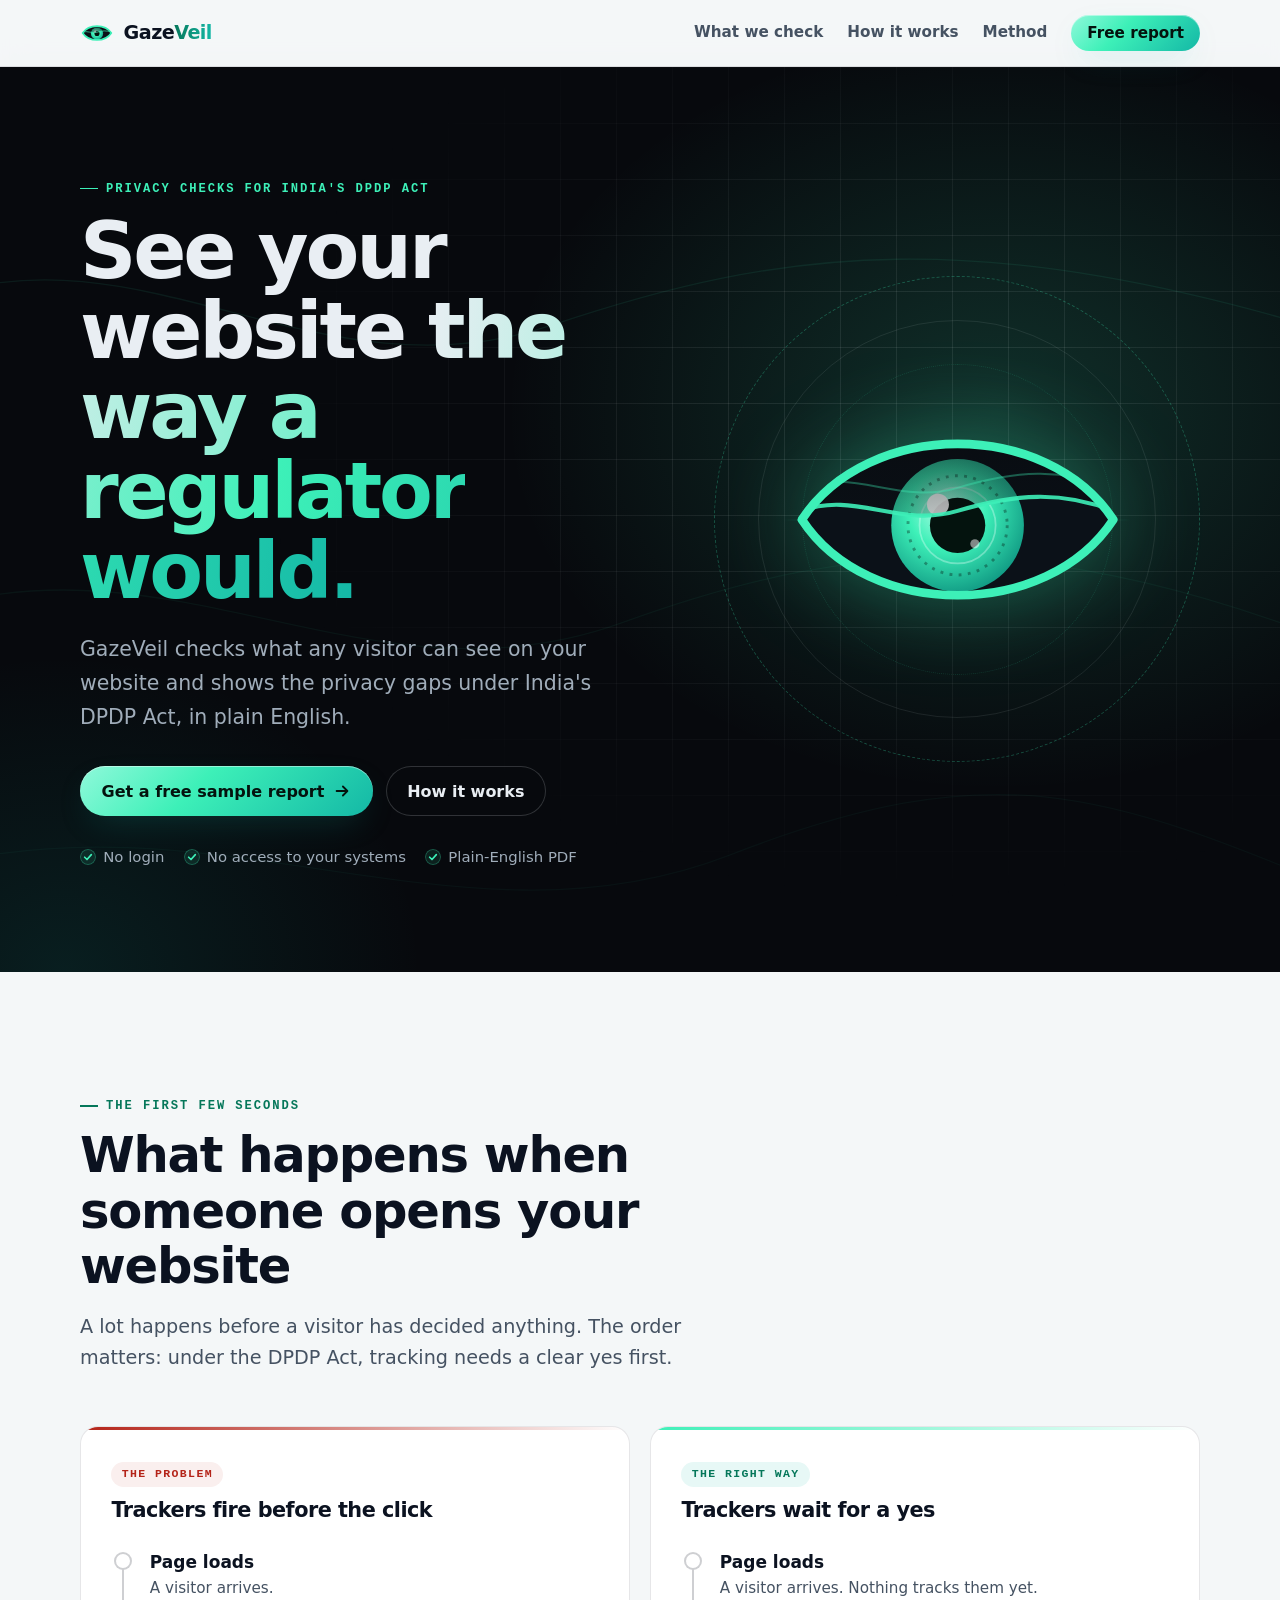
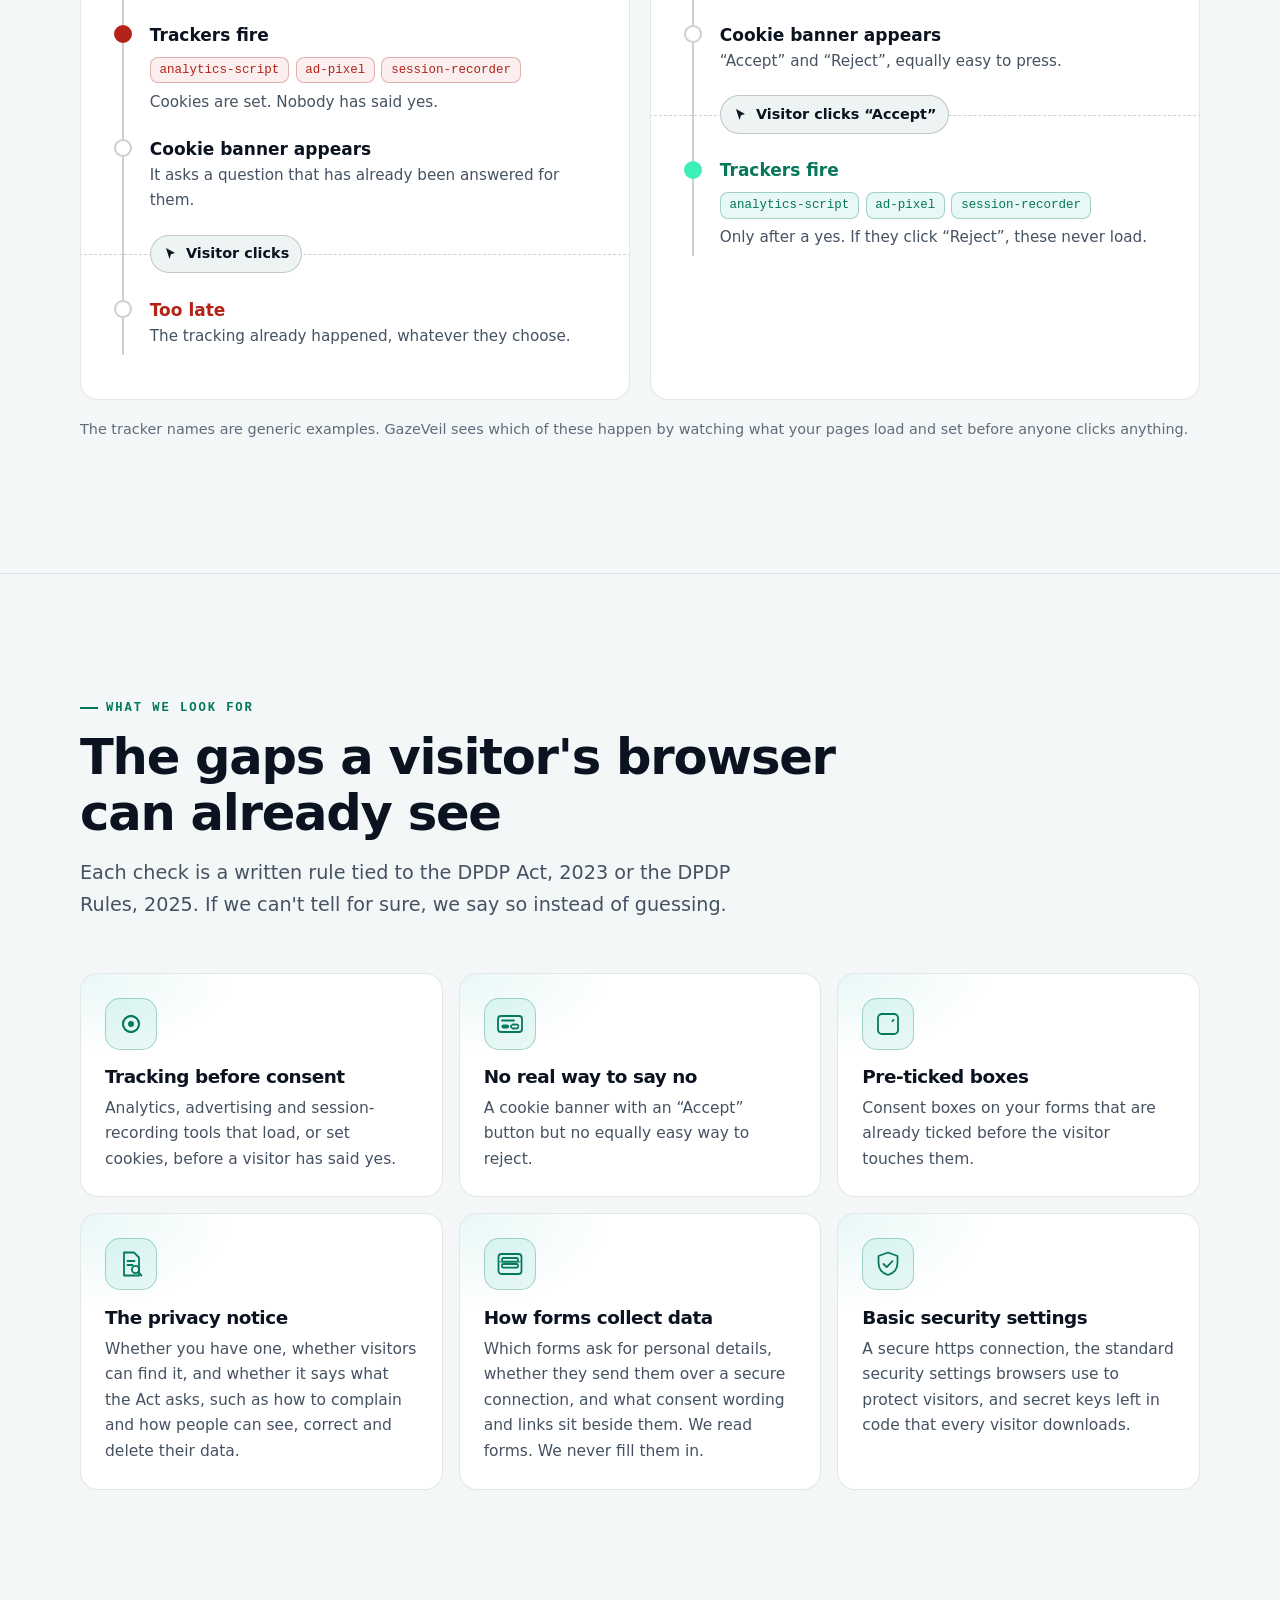
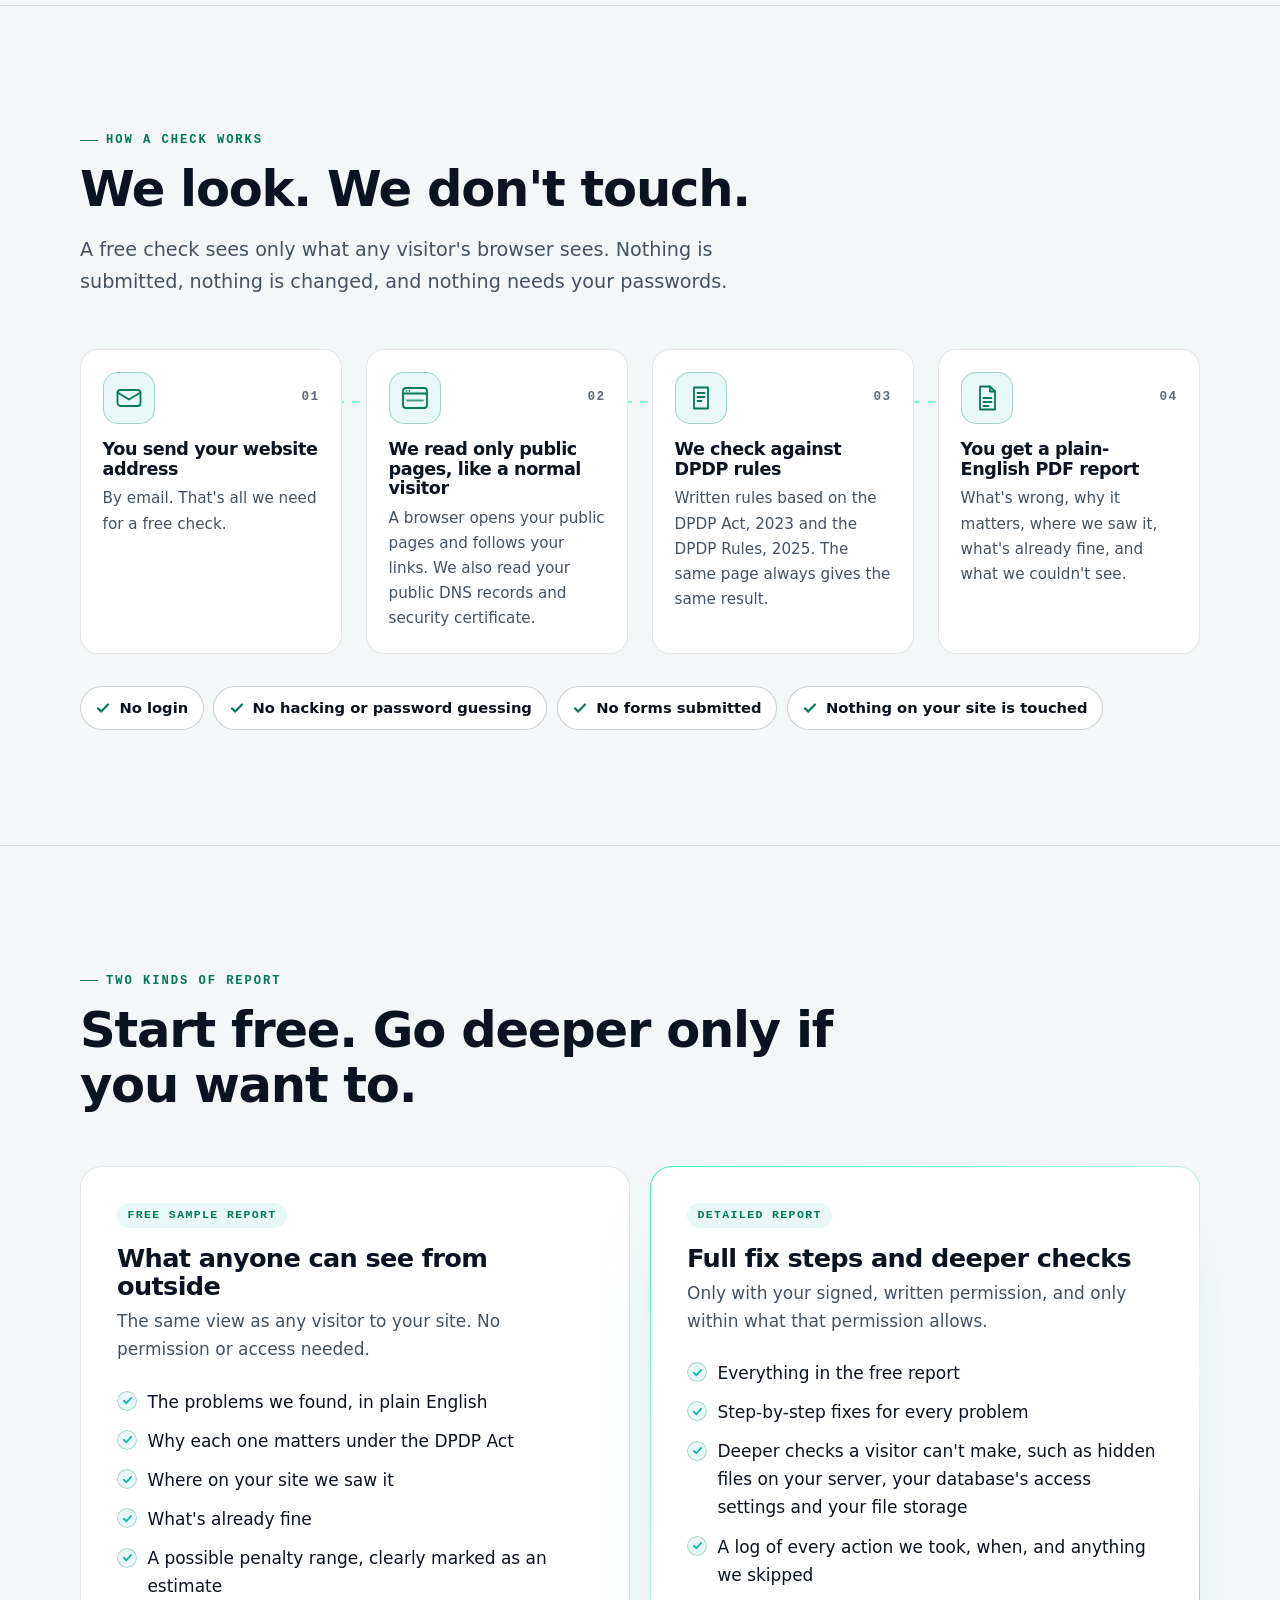
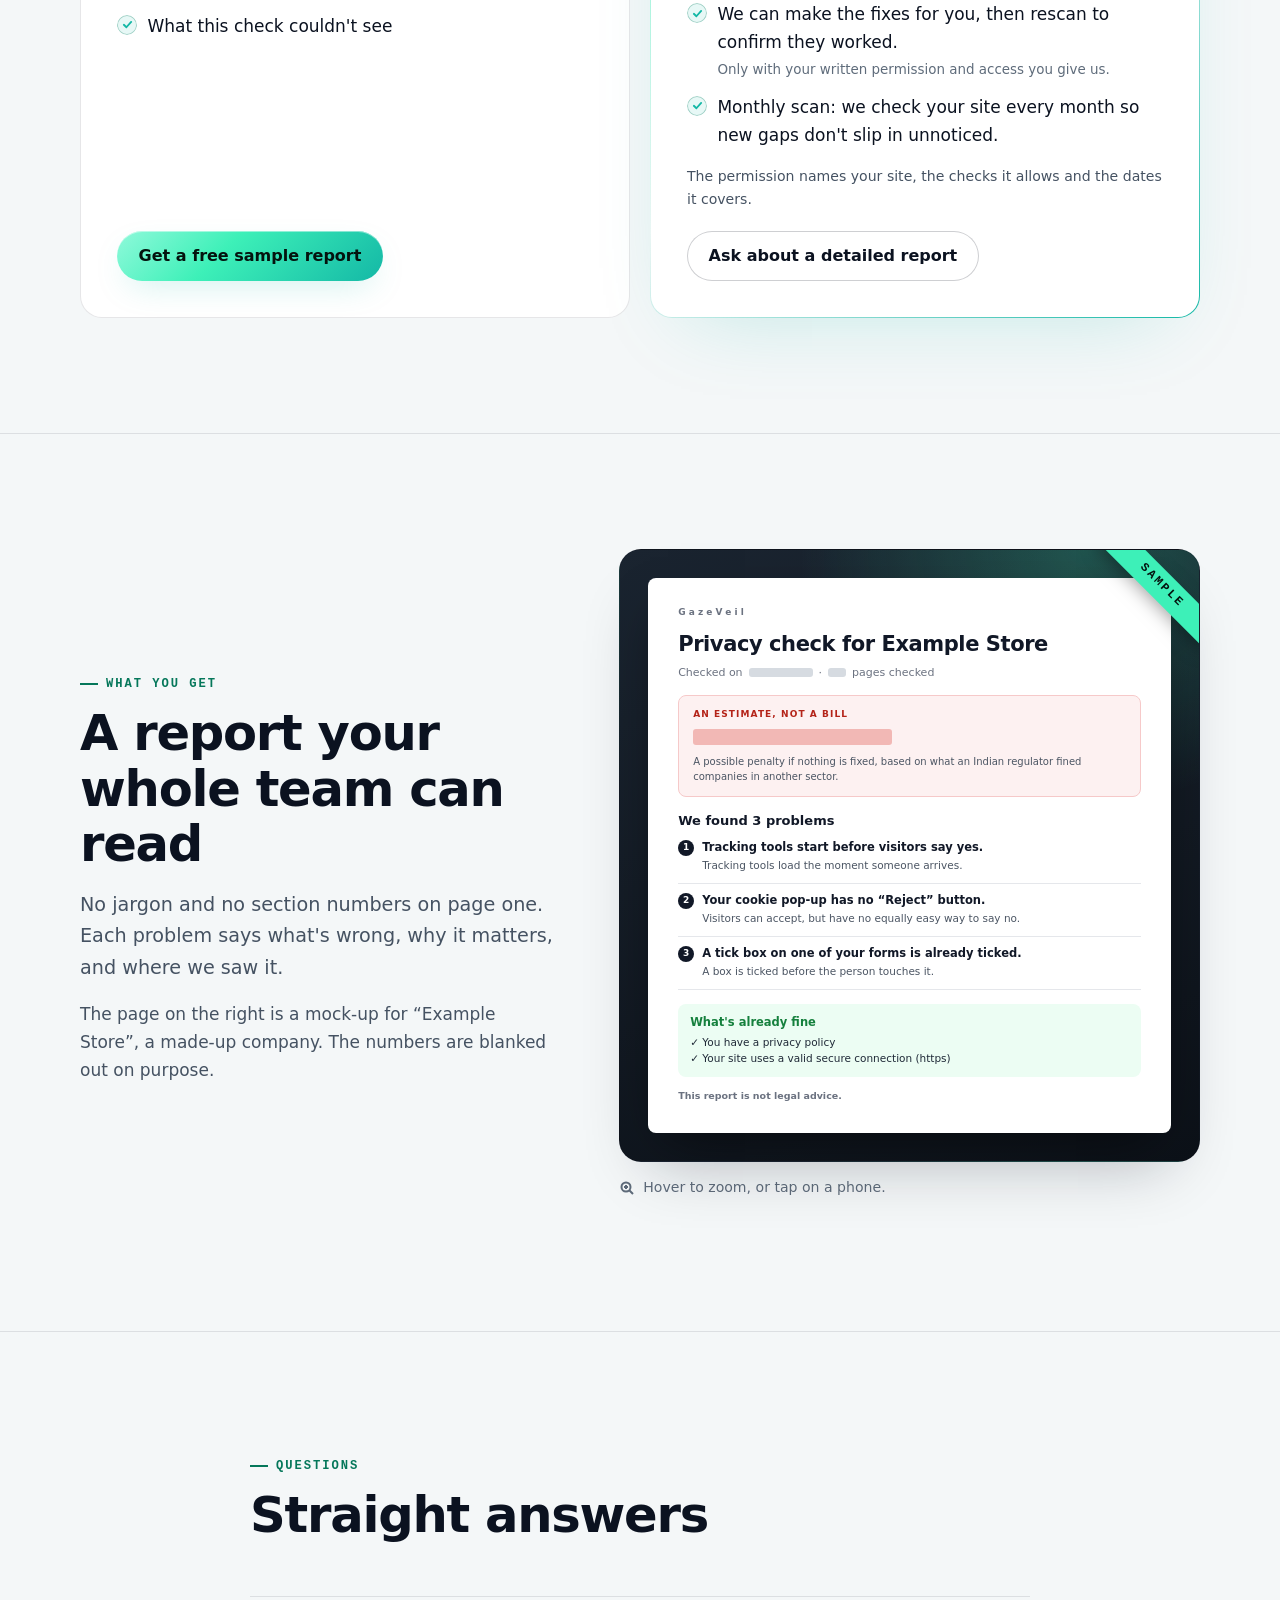
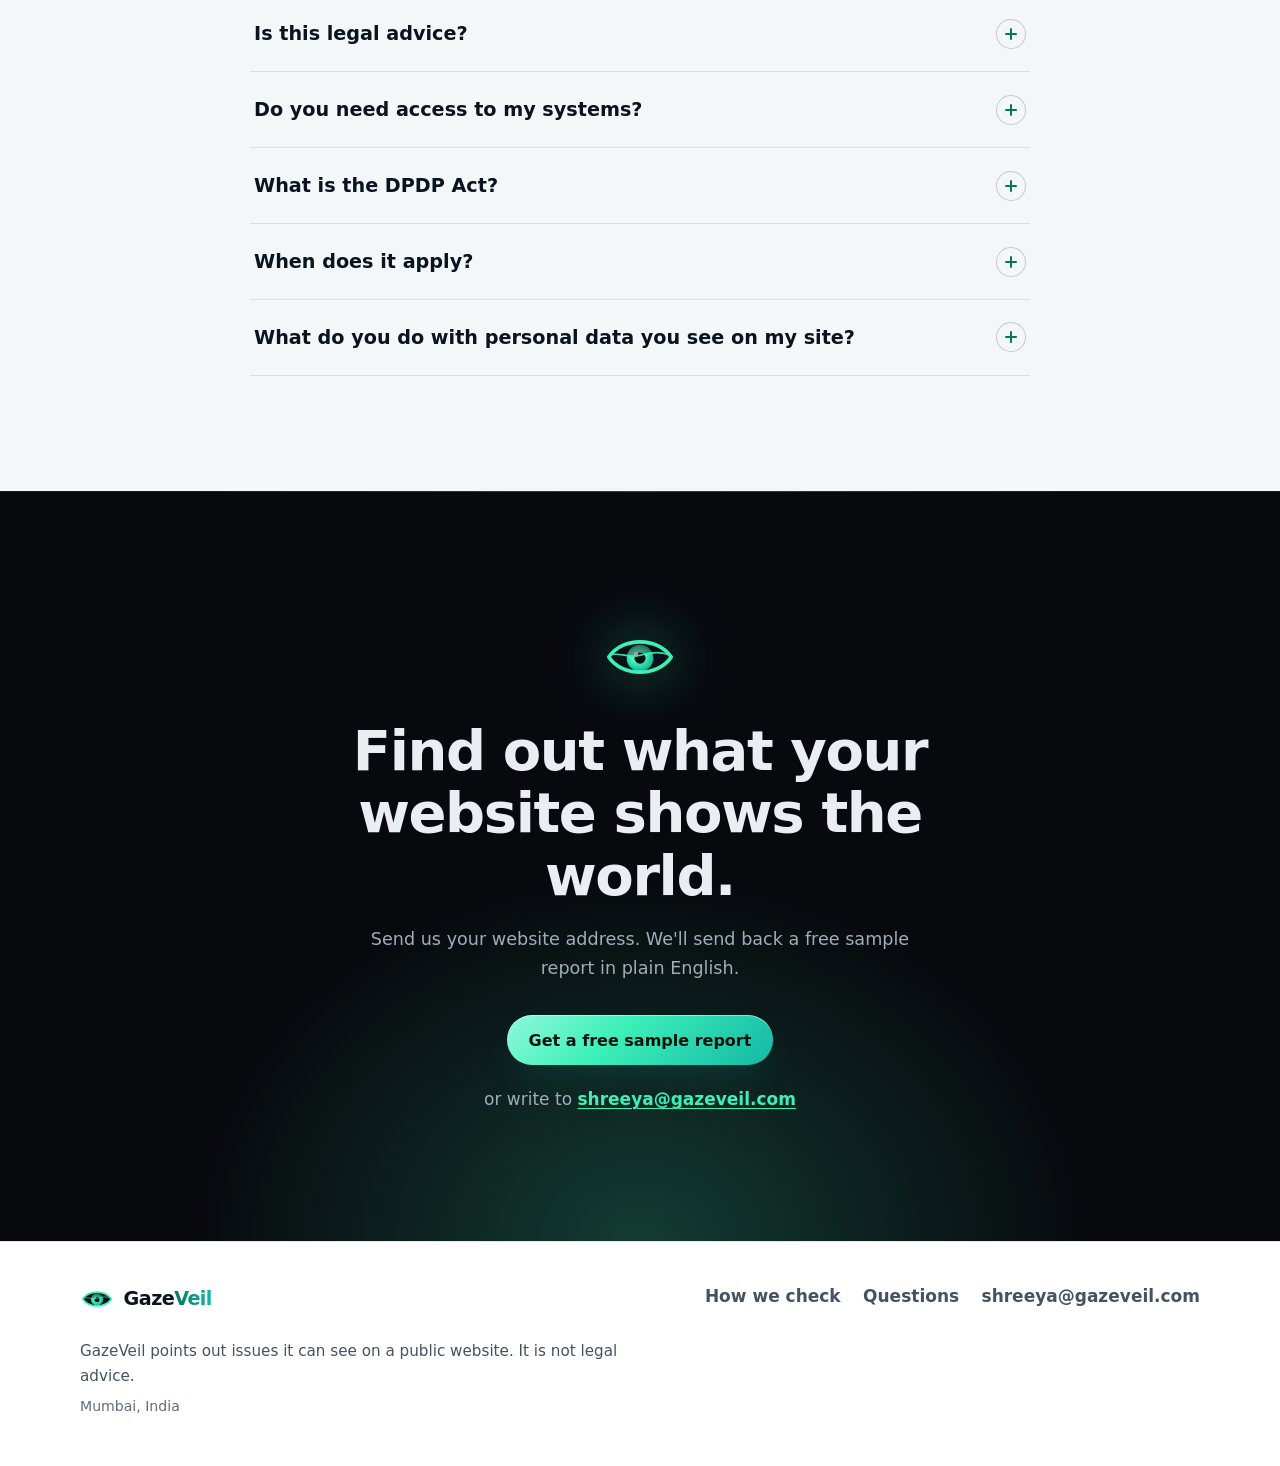
==== commit 99ab94a0: "Add fix-and-rescan and monthly scan to the detailed card; state the 13 May 2027 penalty date; GazeVe" ====
--- a/index.html
+++ b/index.html
@@ -305,6 +305,8 @@
           <li>Step-by-step fixes for every problem</li>
           <li>Deeper checks a visitor can't make, such as hidden files on your server, your database's access settings and your file storage</li>
           <li>A log of every action we took, when, and anything we skipped</li>
+          <li>We can make the fixes for you, then rescan to confirm they worked.<span class="sub">Only with your written permission and access you give us.</span></li>
+          <li>Monthly scan: we check your site every month so new gaps don't slip in unnoticed.</li>
         </ul>
         <p class="fineprint">The permission names your site, the checks it allows and the dates it covers.</p>
         <a class="btn btn-ghost" href="mailto:shreeya@gazeveil.com?subject=Detailed%20report%20enquiry">Ask about a detailed report</a>
@@ -328,7 +330,7 @@
            aria-label="Sample report page for a made-up company, Example Store. Press to zoom in or out.">
         <span class="ribbon" aria-hidden="true">SAMPLE</span>
         <div class="sheet" aria-hidden="true">
-          <div class="s-brand">GAZEVEIL</div>
+          <div class="s-brand">GazeVeil</div>
           <p class="s-title">Privacy check for Example Store</p>
           <div class="s-meta">Checked on <span class="redact" style="width:64px"></span> · <span class="redact" style="width:18px"></span> pages checked</div>
           <div class="s-est">
@@ -377,8 +379,7 @@
       </details>
       <details>
         <summary>When does it apply?<span class="pm" aria-hidden="true"></span></summary>
-        <!-- CHECK DATE: the repo states only that penalties cannot start before 13 May 2027 (nazar/report/simple.py PENALTIES_BEGIN, nazar/estimation/calibration/penalty_bands.yaml). "Most duties apply from 2027" is not in the repo. -->
-        <div class="answer"><p>Penalties under the Act can't start before 13 May 2027. Most duties apply from 2027, so now is a good time to find and fix gaps.</p></div>
+        <div class="answer"><p>Penalties under the DPDP Act cannot start before 13 May 2027.</p></div>
       </details>
       <details>
         <summary>What do you do with personal data you see on my site?<span class="pm" aria-hidden="true"></span></summary>
--- a/style.css
+++ b/style.css
@@ -411,6 +411,7 @@
   box-shadow: inset 0 0 0 1px var(--warn-line);
 }
 .plan .btn { margin-top: auto; align-self: flex-start; }
+.ticks .sub { display: block; color: var(--faint); font-size: .84rem; margin-top: .2rem; }
 .fineprint { color: var(--faint); font-size: .88rem; margin: -.75rem 0 1.25rem; }
 
 /* ---- sample report preview ---------------------------------------------- */
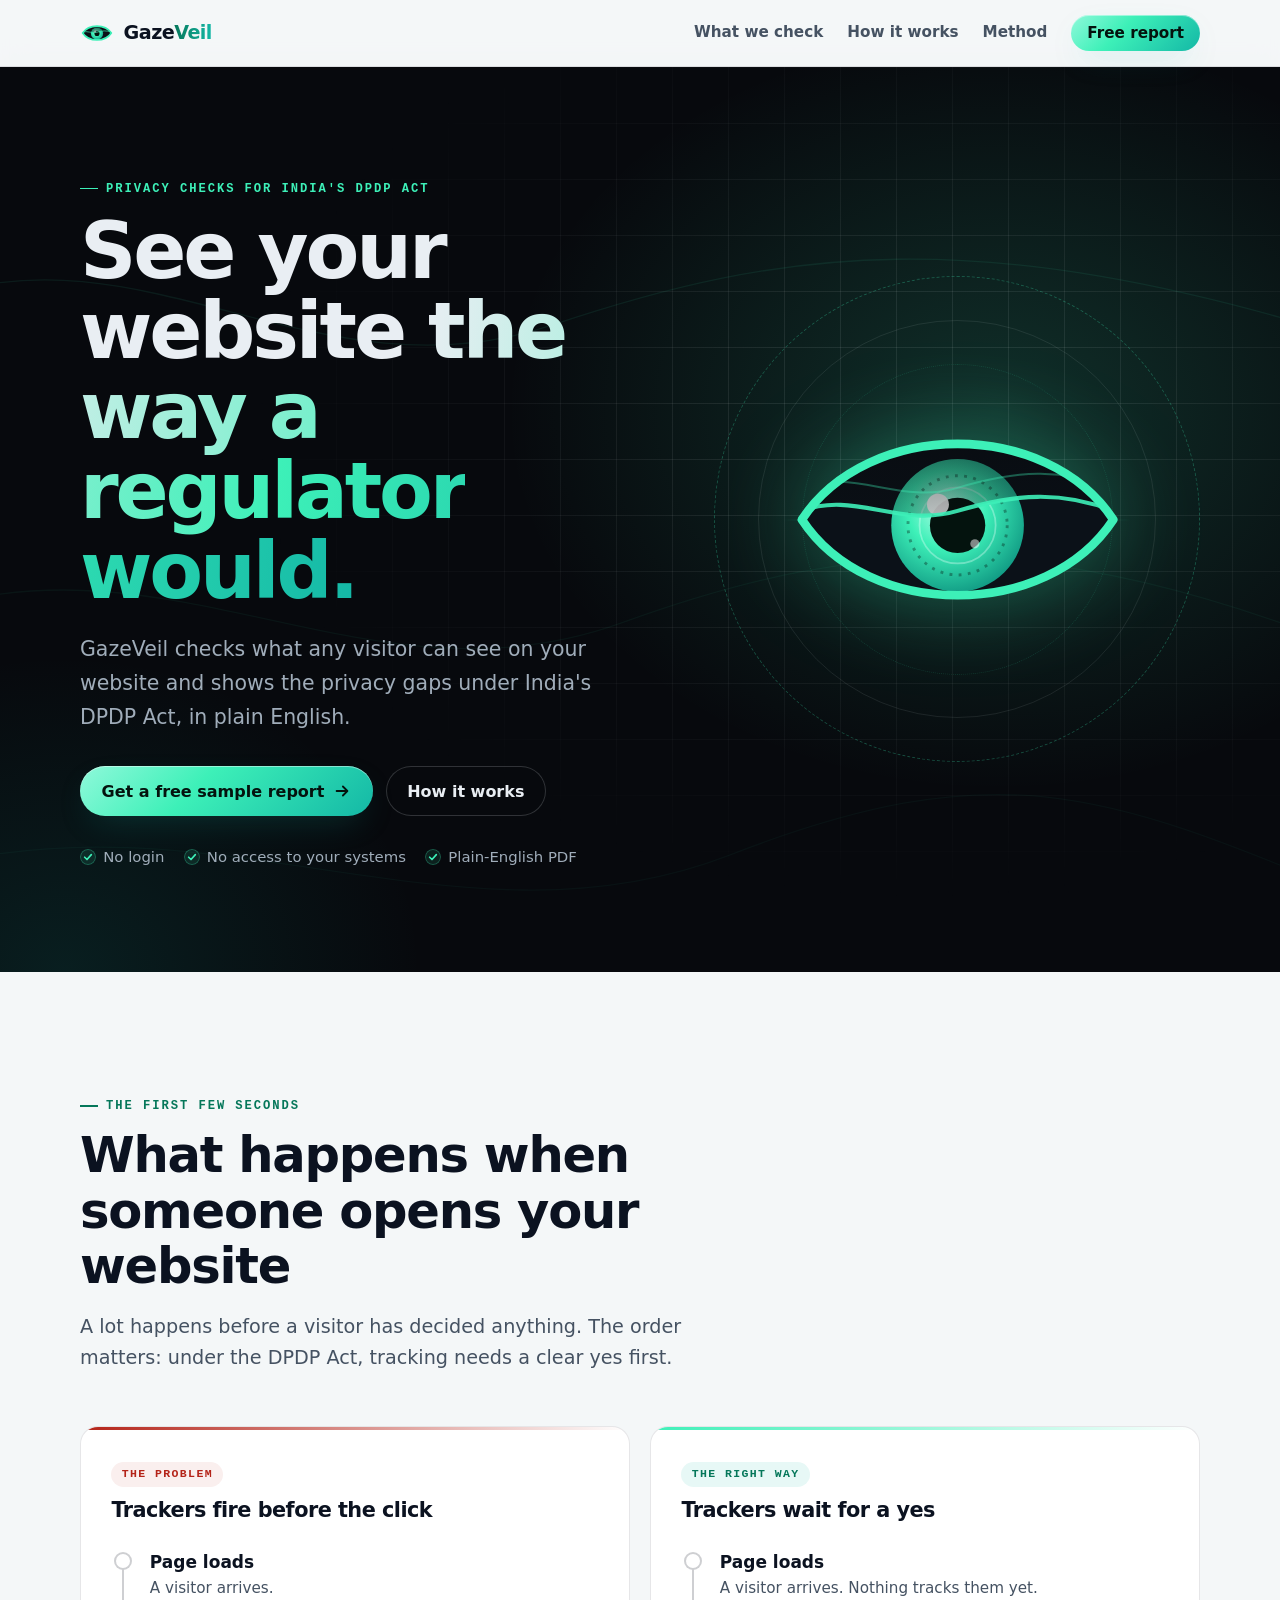
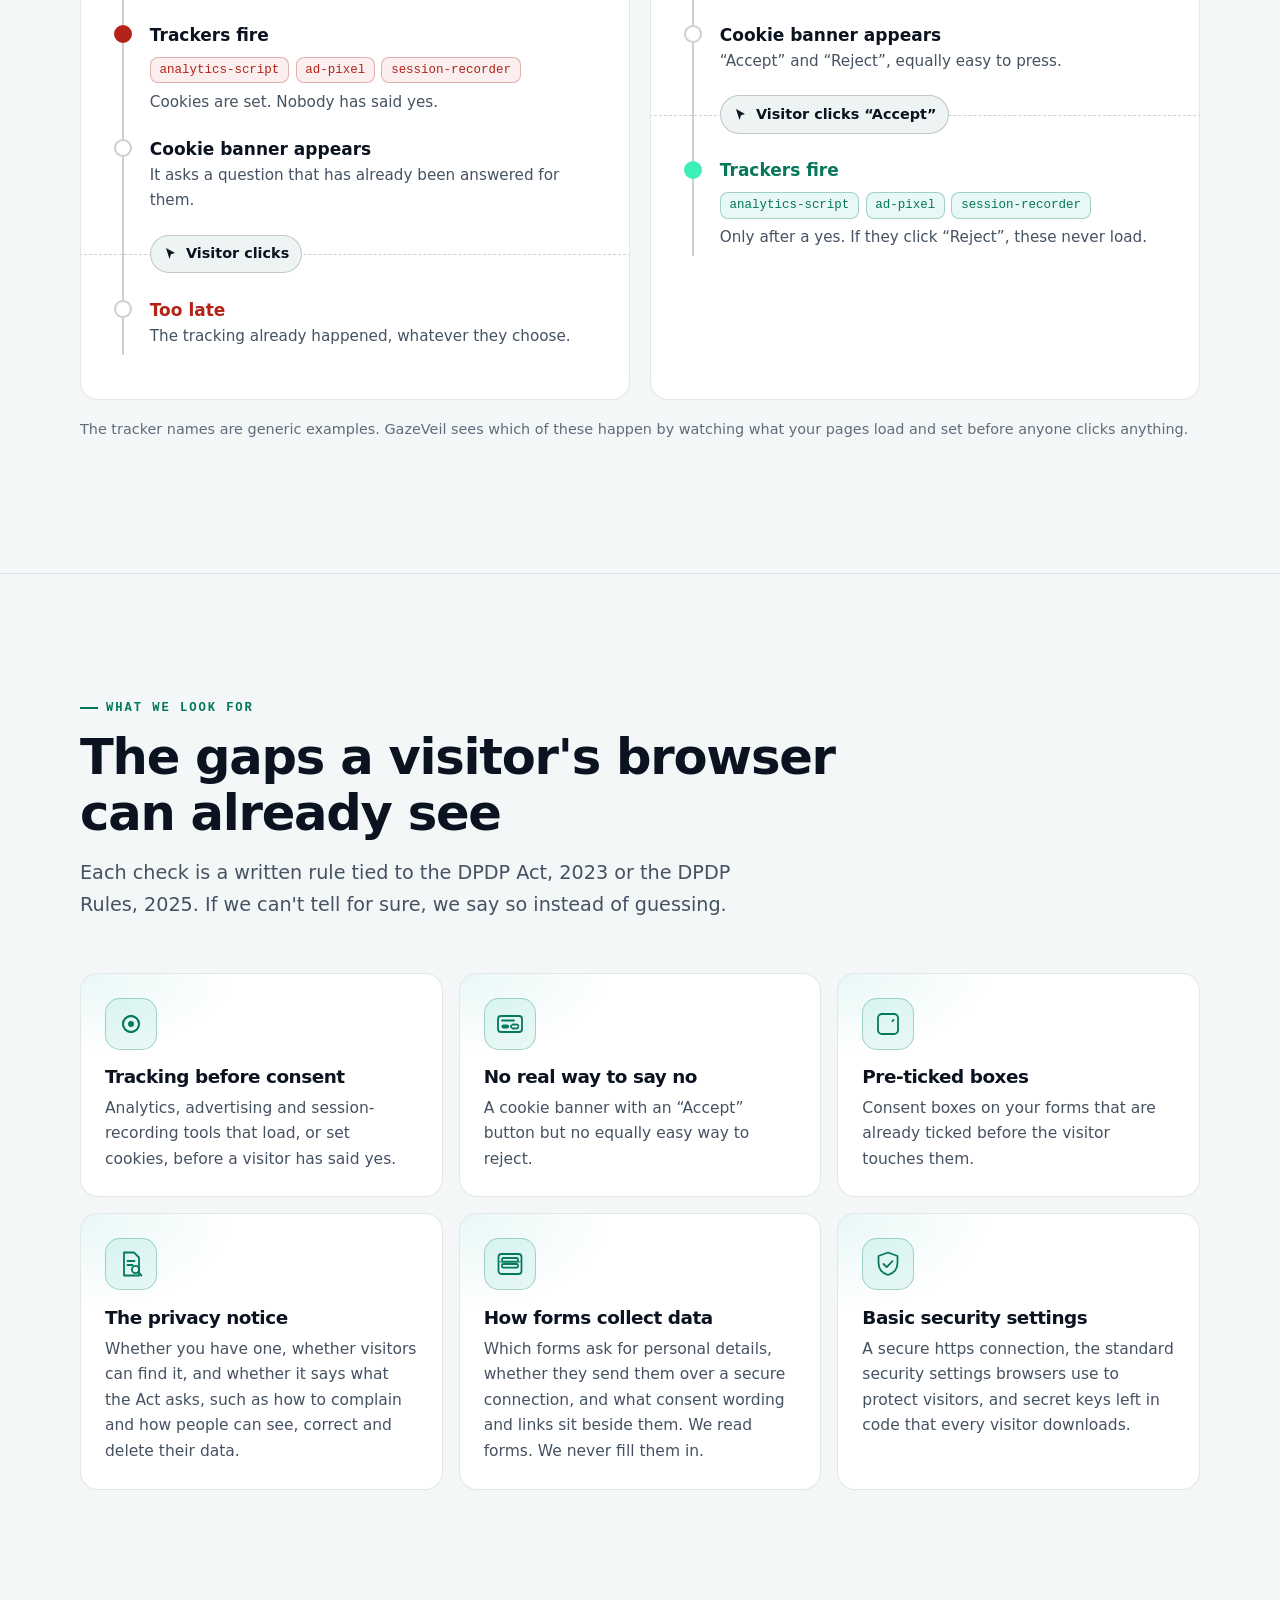
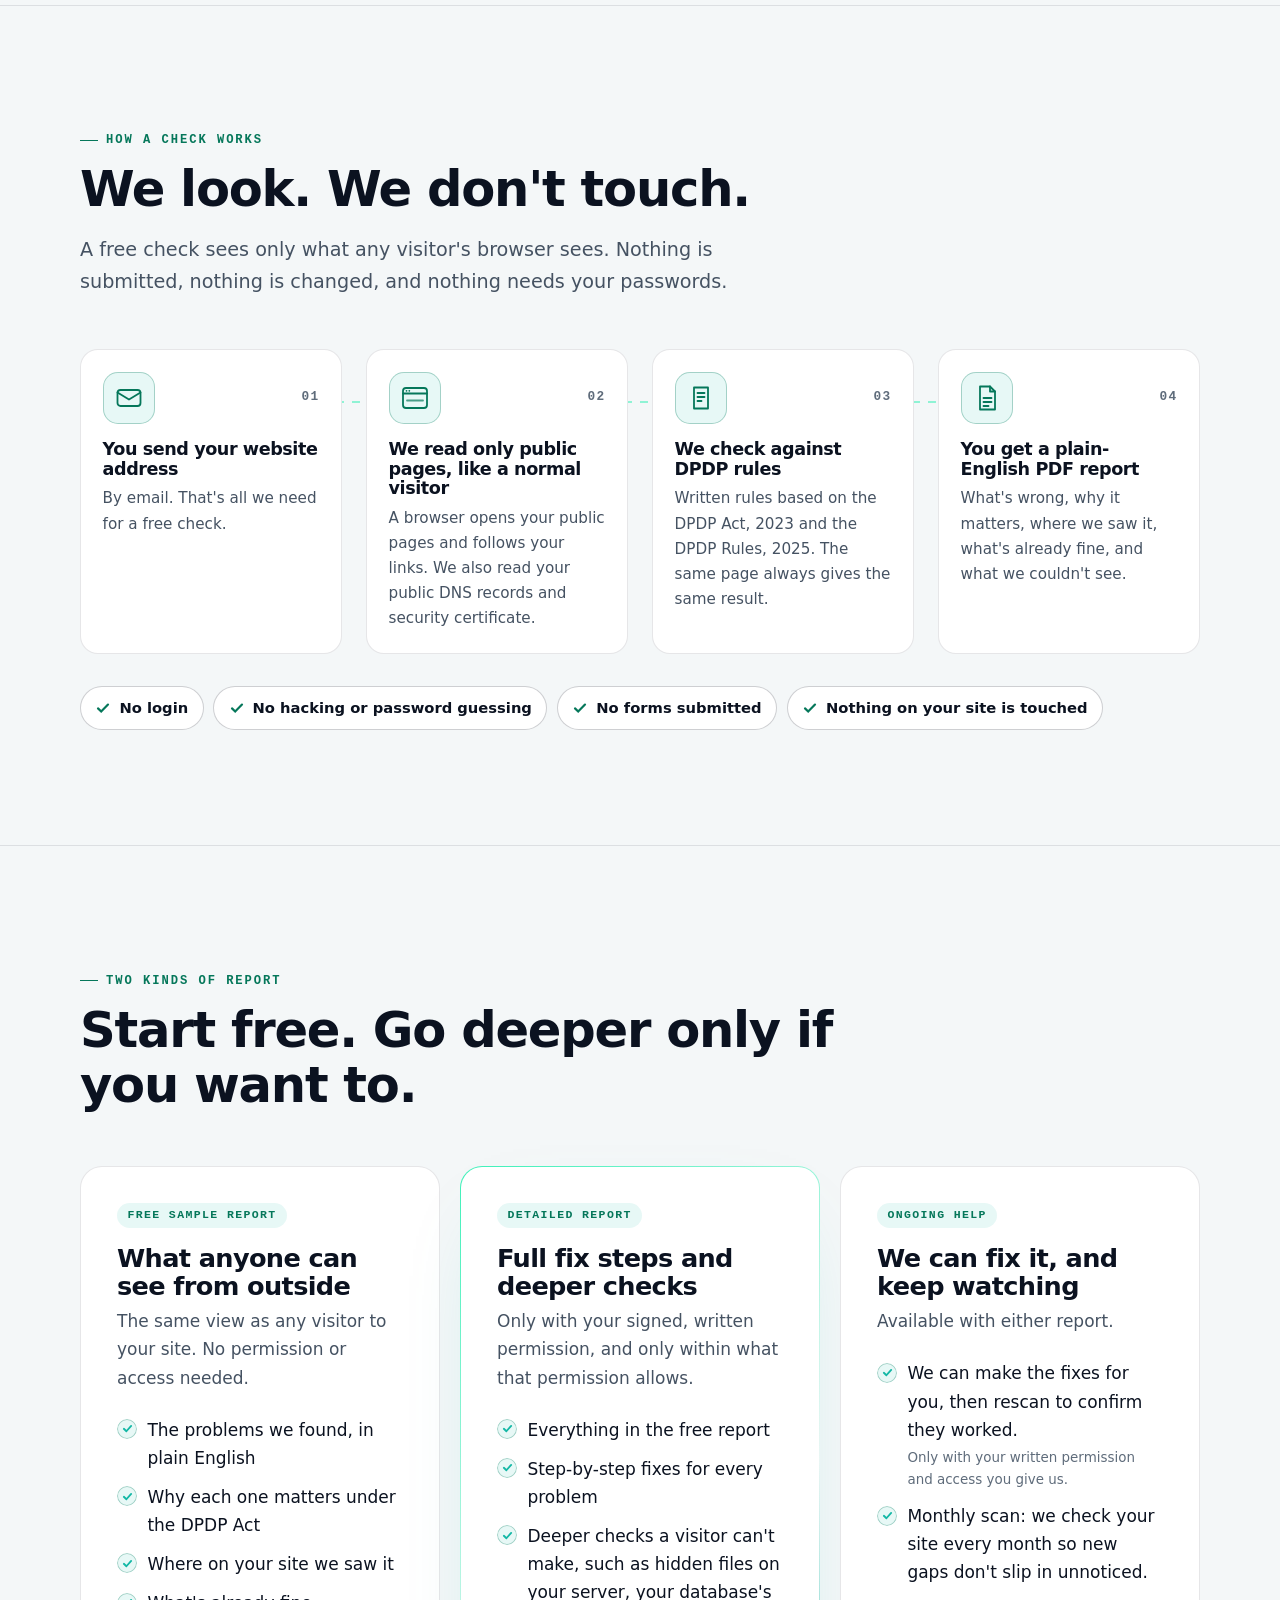
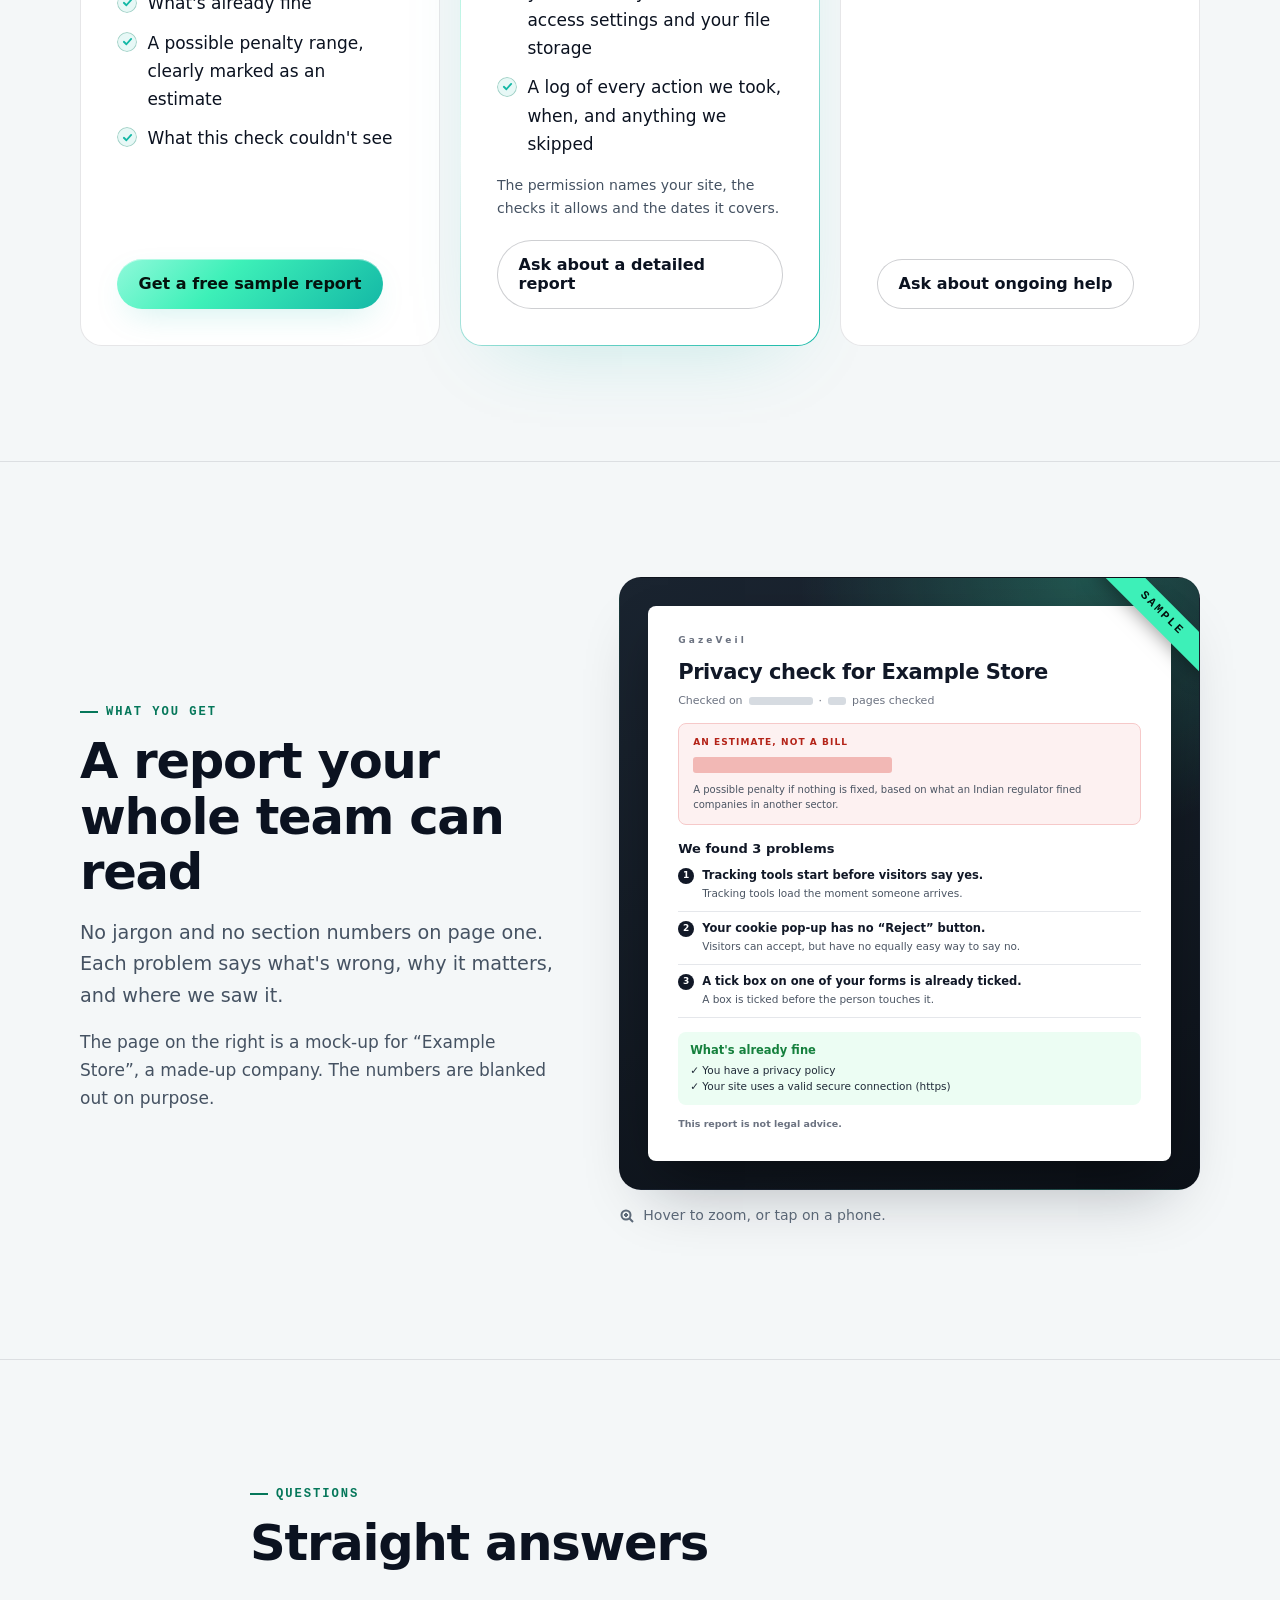
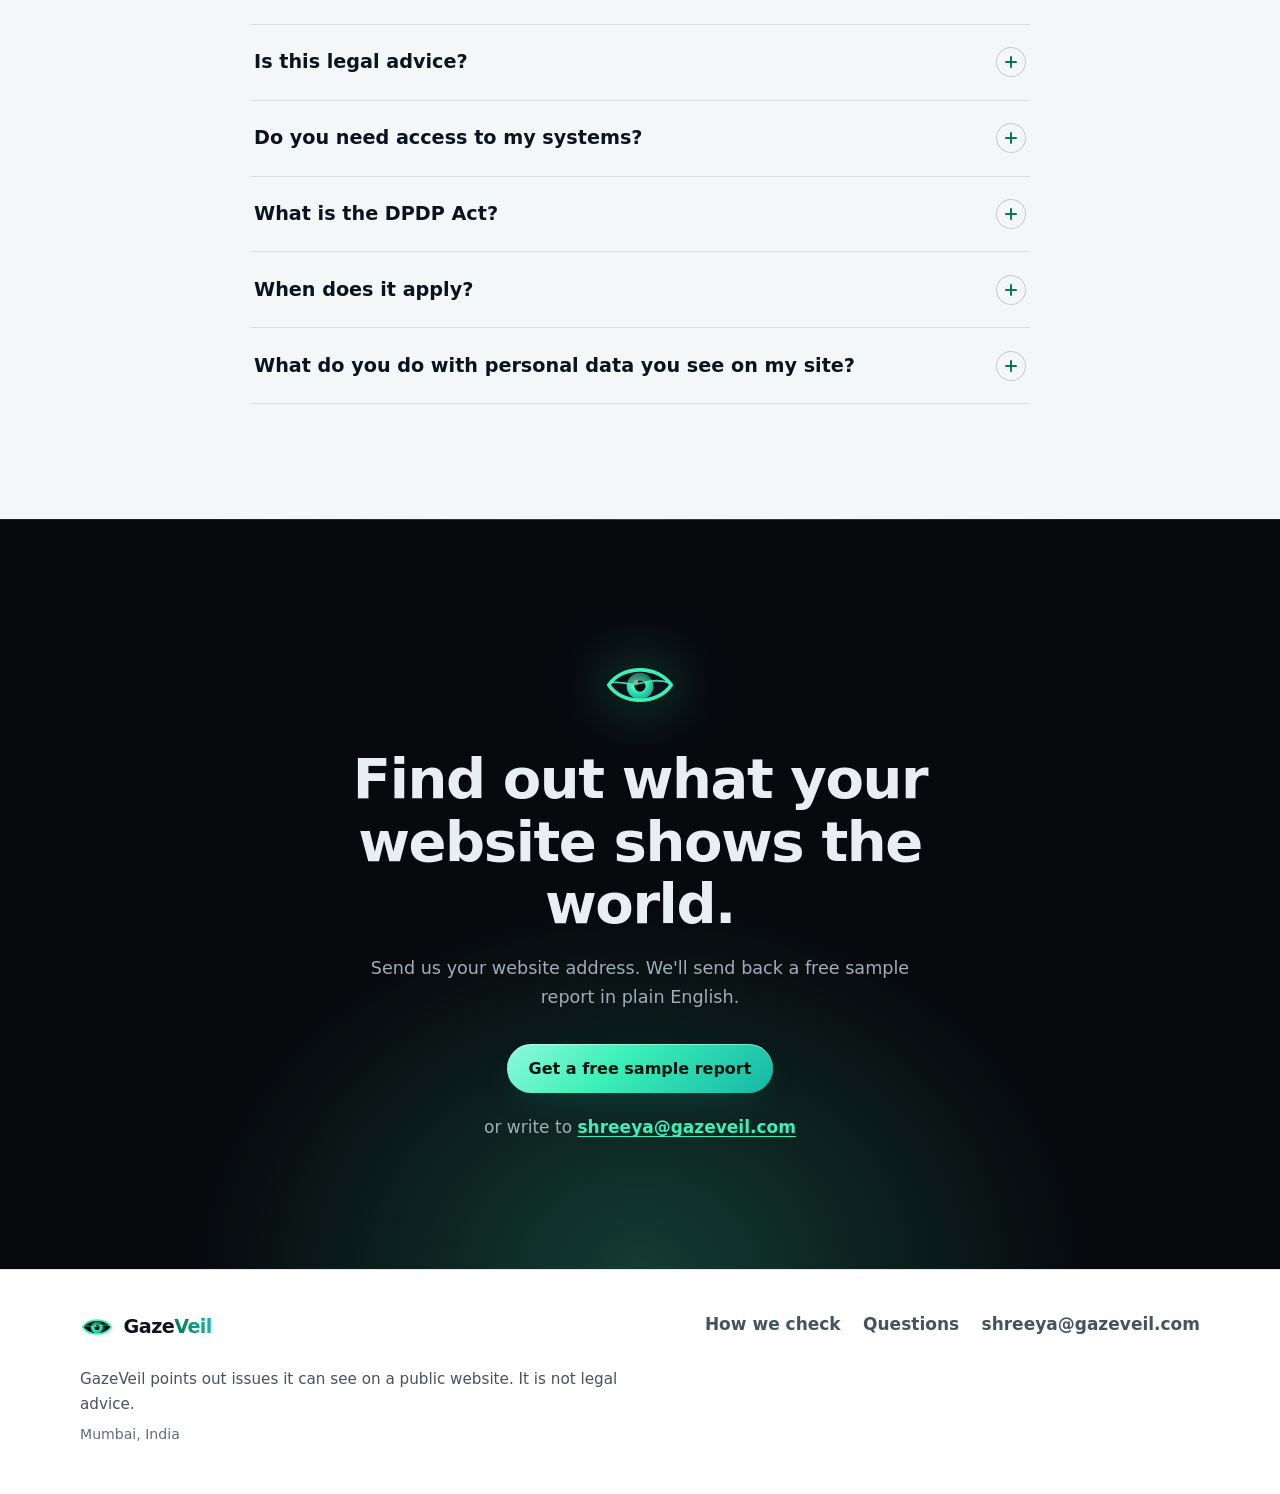
==== commit cf8d6ce8: "Move fix-and-rescan and monthly scan into a third card, Ongoing help Co-Authored-By: Claude Sonnet 5" ====
--- a/index.html
+++ b/index.html
@@ -305,11 +305,20 @@
           <li>Step-by-step fixes for every problem</li>
           <li>Deeper checks a visitor can't make, such as hidden files on your server, your database's access settings and your file storage</li>
           <li>A log of every action we took, when, and anything we skipped</li>
+        </ul>
+        <p class="fineprint">The permission names your site, the checks it allows and the dates it covers.</p>
+        <a class="btn btn-ghost" href="mailto:shreeya@gazeveil.com?subject=Detailed%20report%20enquiry">Ask about a detailed report</a>
+      </article>
+
+      <article class="plan" data-reveal>
+        <span class="tag tag-good">Ongoing help</span>
+        <h3>We can fix it, and keep watching</h3>
+        <p>Available with either report.</p>
+        <ul class="ticks">
           <li>We can make the fixes for you, then rescan to confirm they worked.<span class="sub">Only with your written permission and access you give us.</span></li>
           <li>Monthly scan: we check your site every month so new gaps don't slip in unnoticed.</li>
         </ul>
-        <p class="fineprint">The permission names your site, the checks it allows and the dates it covers.</p>
-        <a class="btn btn-ghost" href="mailto:shreeya@gazeveil.com?subject=Detailed%20report%20enquiry">Ask about a detailed report</a>
+        <a class="btn btn-ghost" href="mailto:shreeya@gazeveil.com?subject=Ongoing%20help%20enquiry">Ask about ongoing help</a>
       </article>
     </div>
   </div>
--- a/style.css
+++ b/style.css
@@ -381,8 +381,8 @@
 
 /* ---- free vs detailed --------------------------------------------------- */
 
-.compare { display: grid; grid-template-columns: 1fr 1fr; gap: 1.25rem; align-items: stretch; }
-@media (max-width: 860px) { .compare { grid-template-columns: 1fr; } }
+.compare { display: grid; grid-template-columns: repeat(3, minmax(0, 1fr)); gap: 1.25rem; align-items: stretch; }
+@media (max-width: 980px) { .compare { grid-template-columns: 1fr; } }
 .plan {
   position: relative; background: var(--surface); border: 1px solid var(--line); border-radius: 22px;
   padding: clamp(1.5rem, 3.5vw, 2.25rem); display: flex; flex-direction: column;
